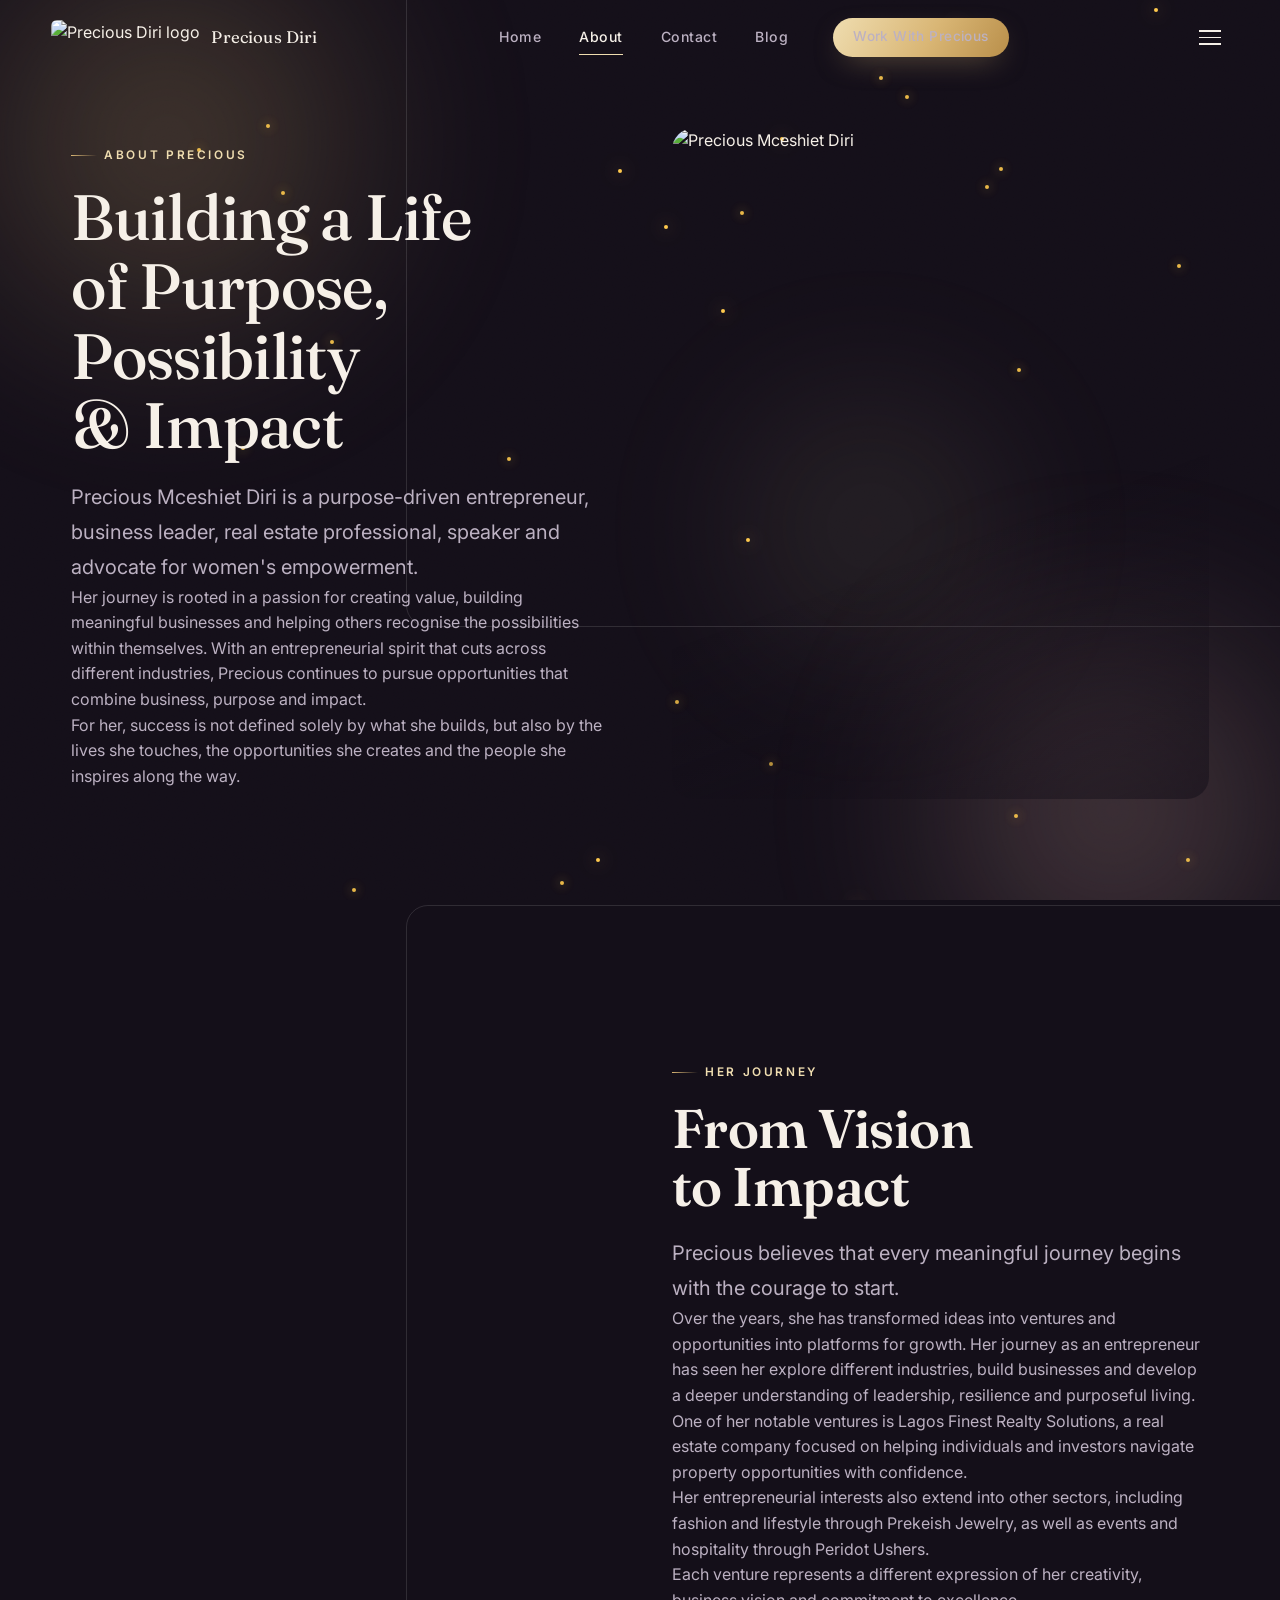
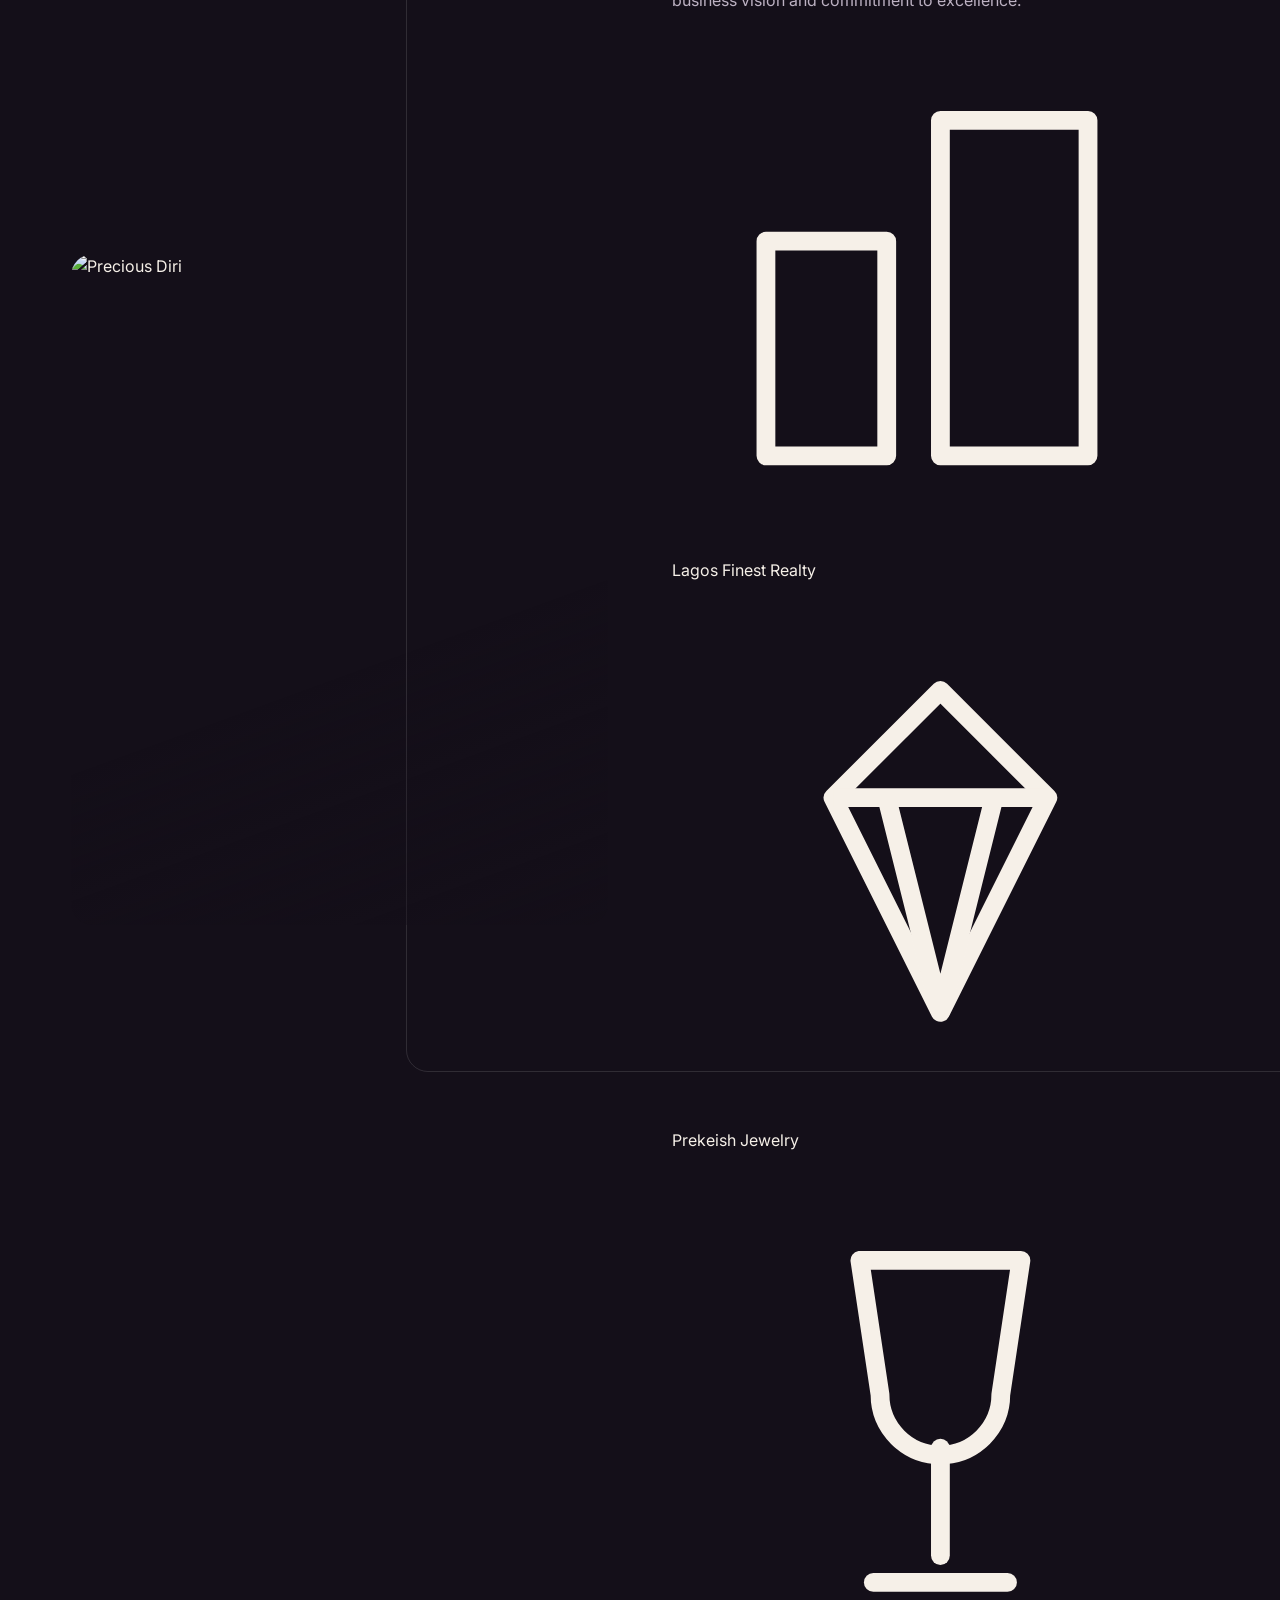
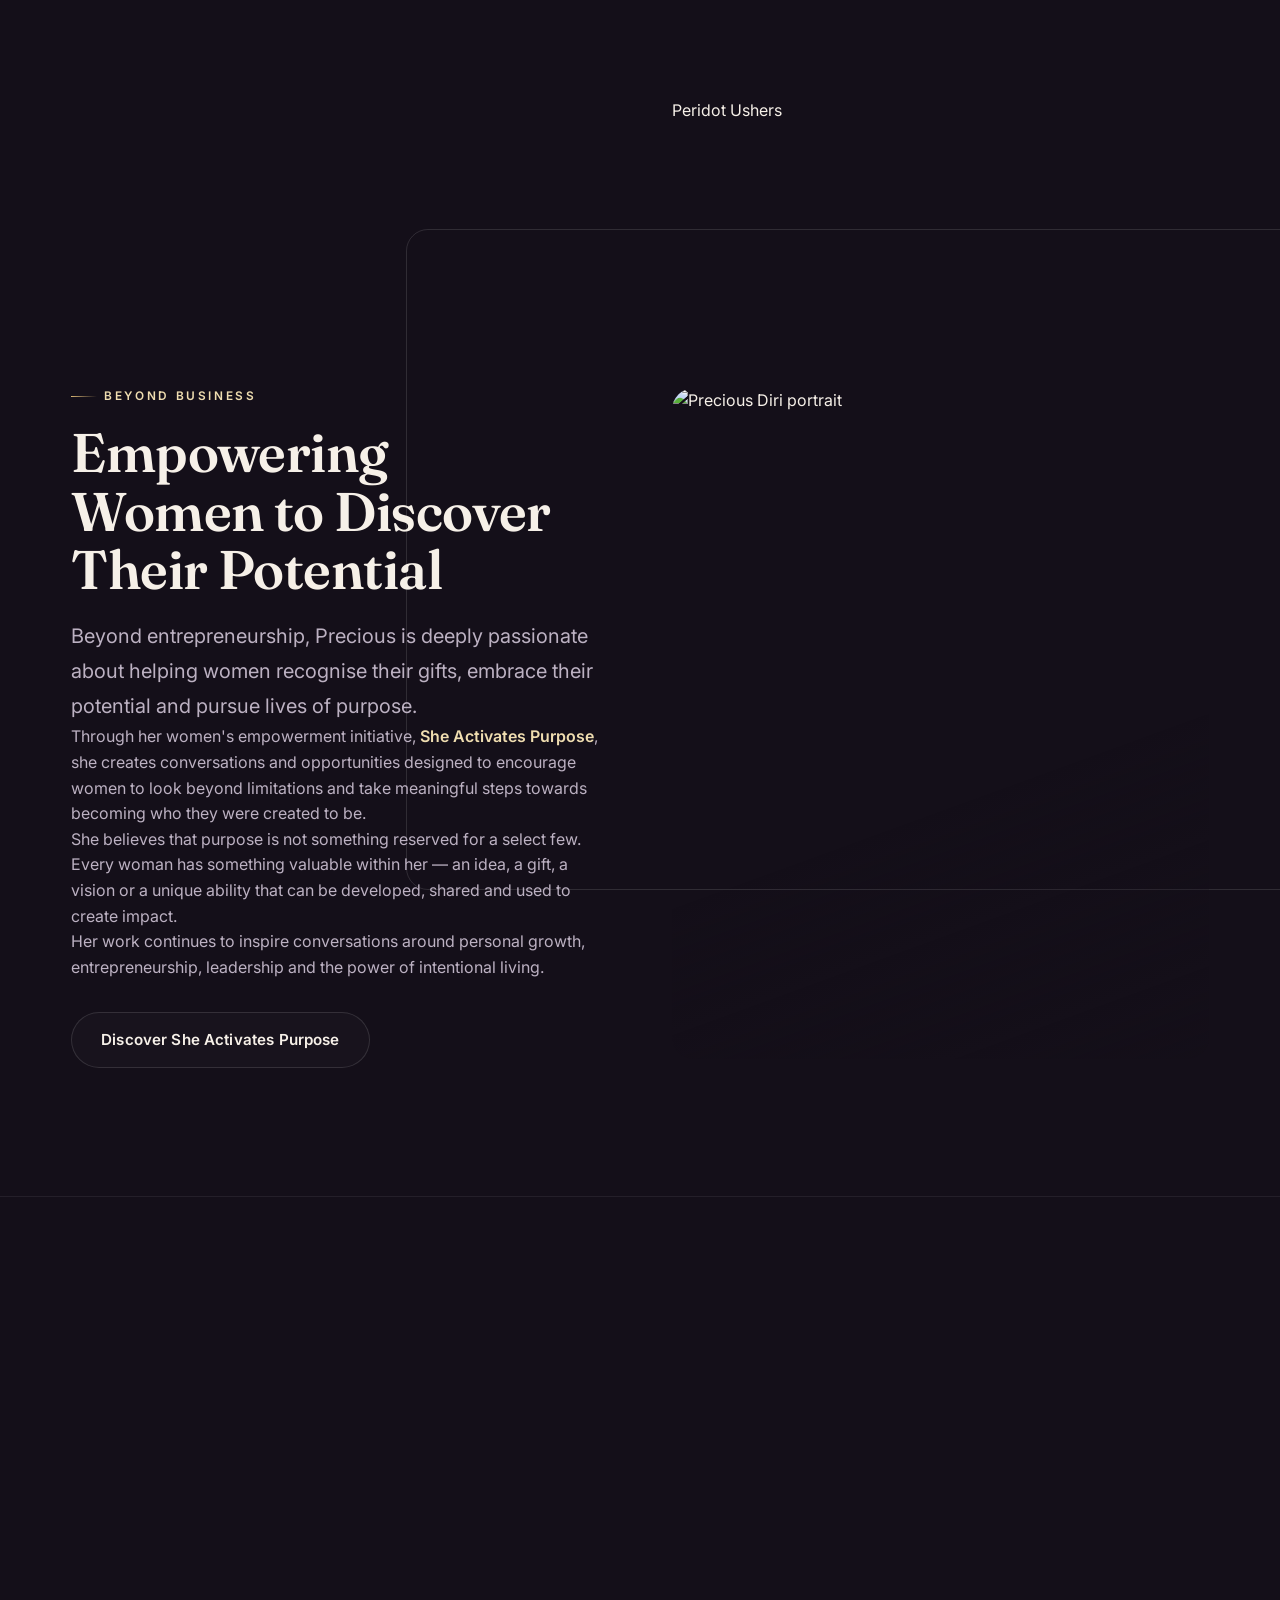
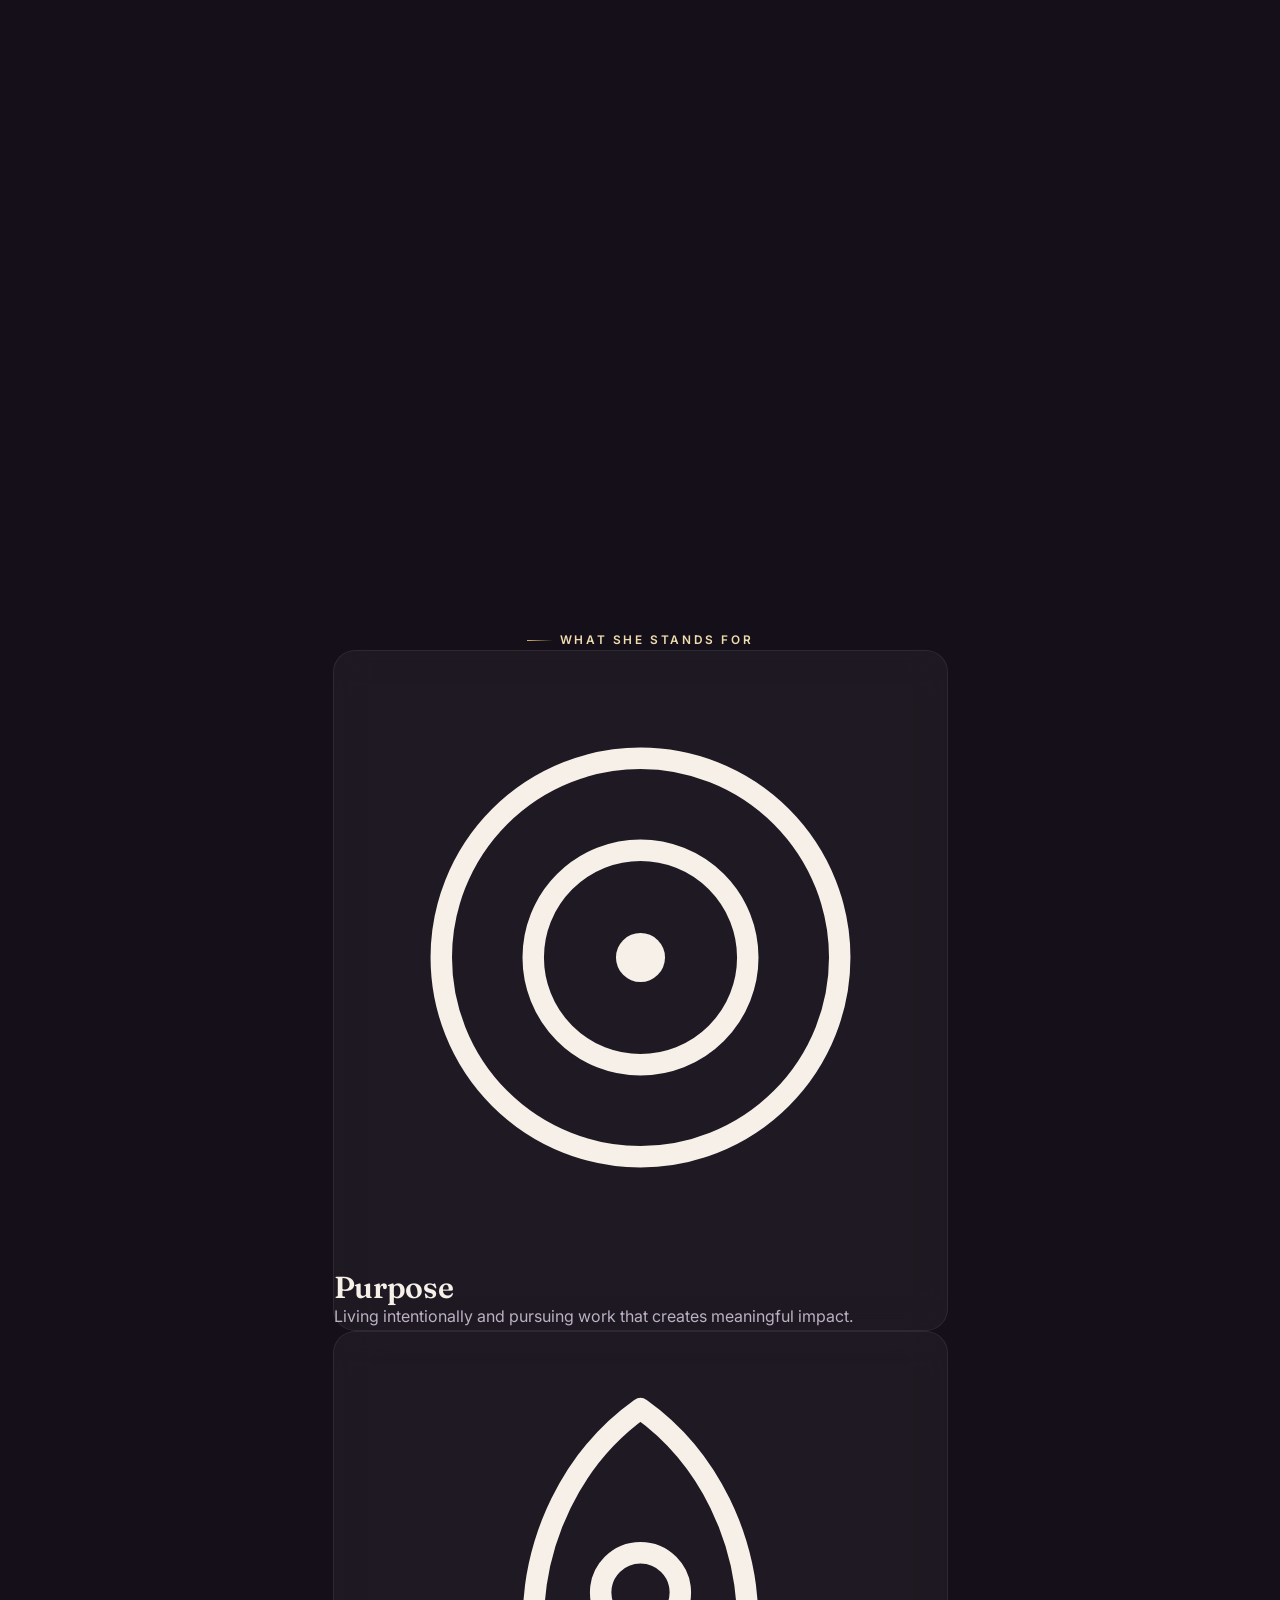
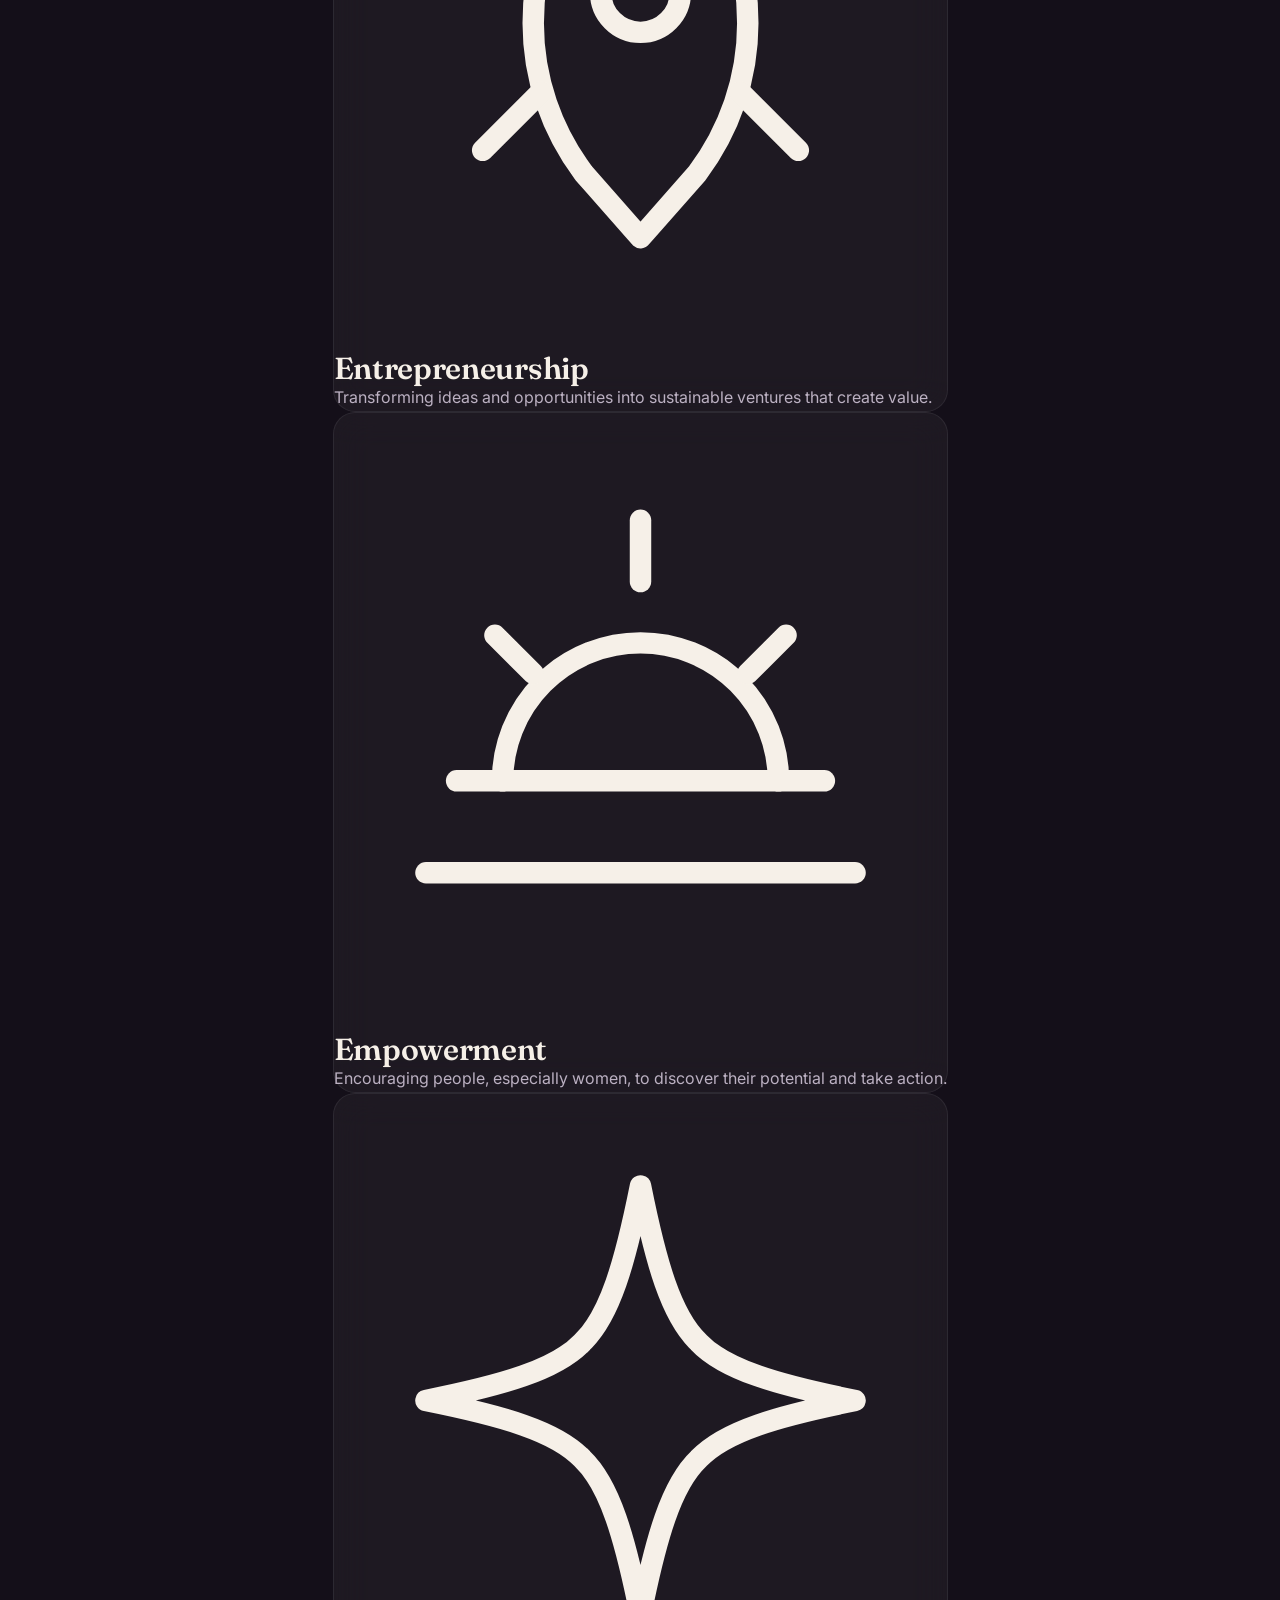
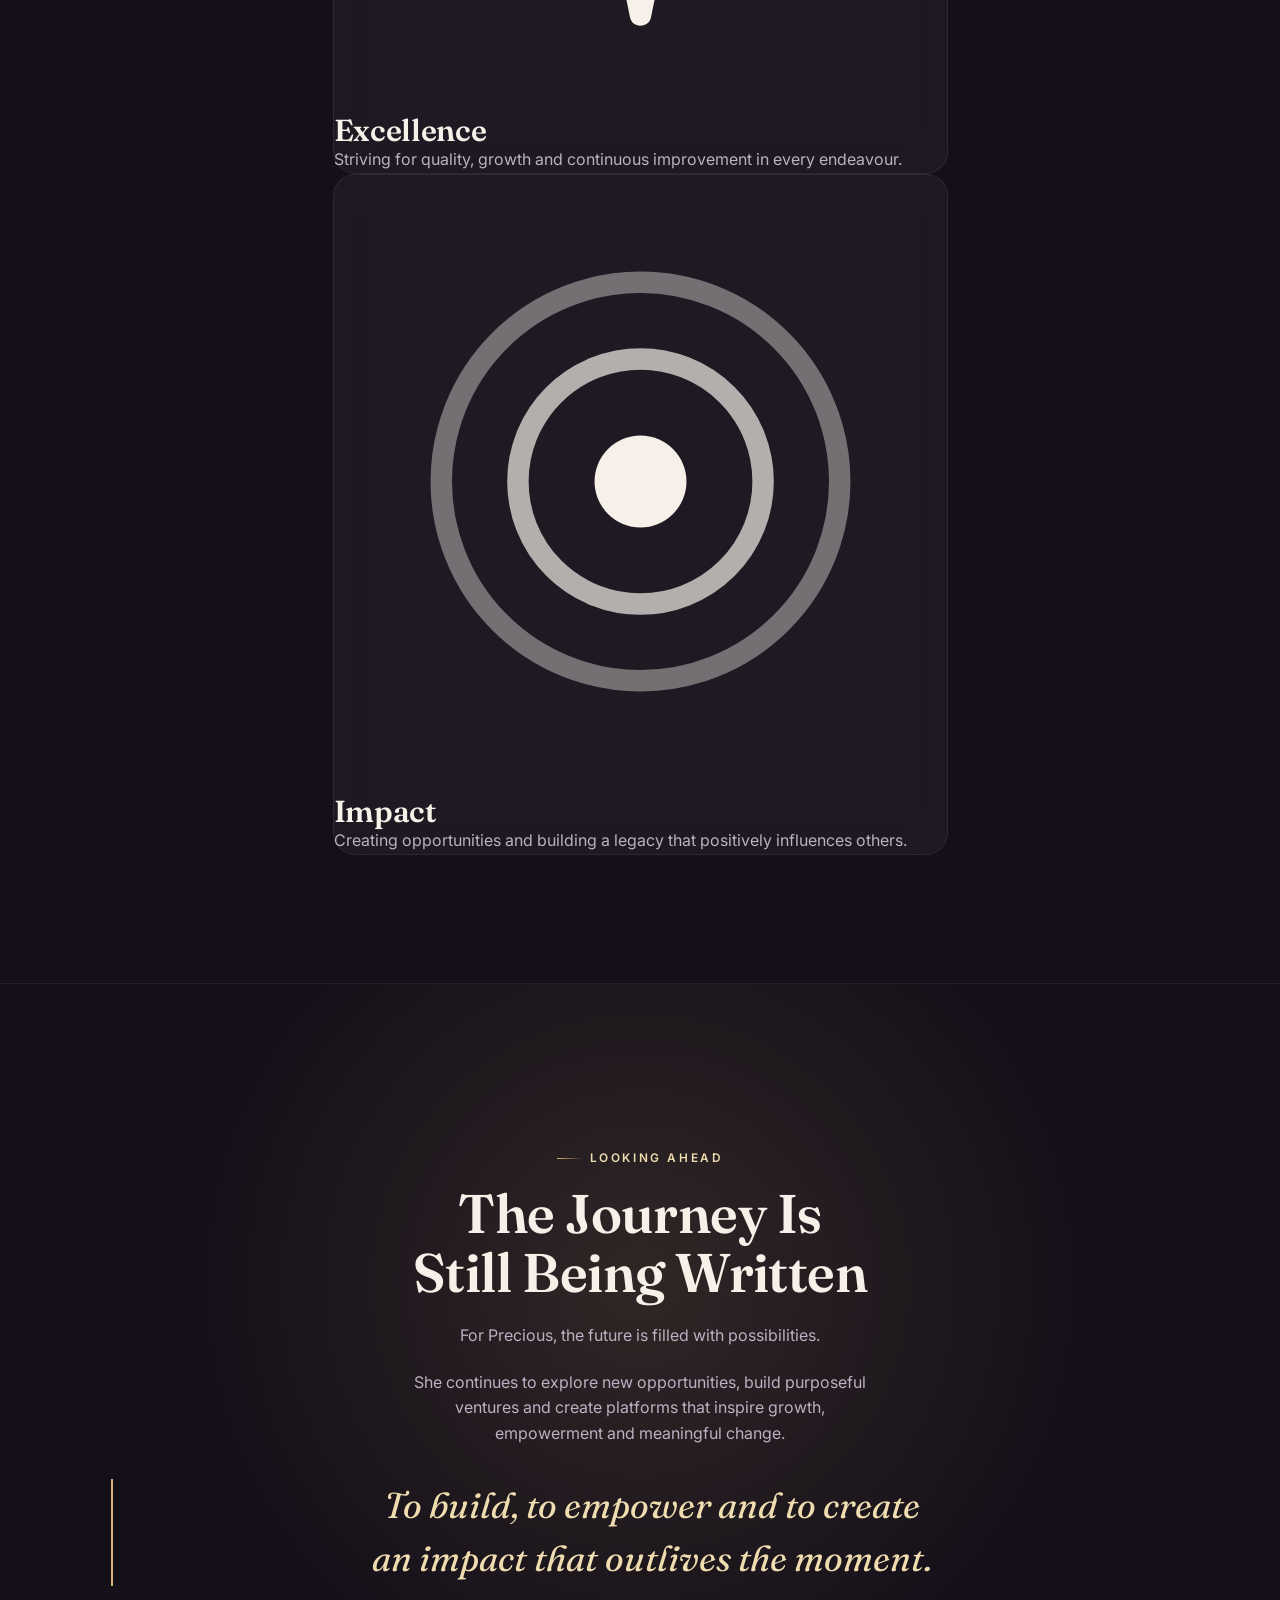
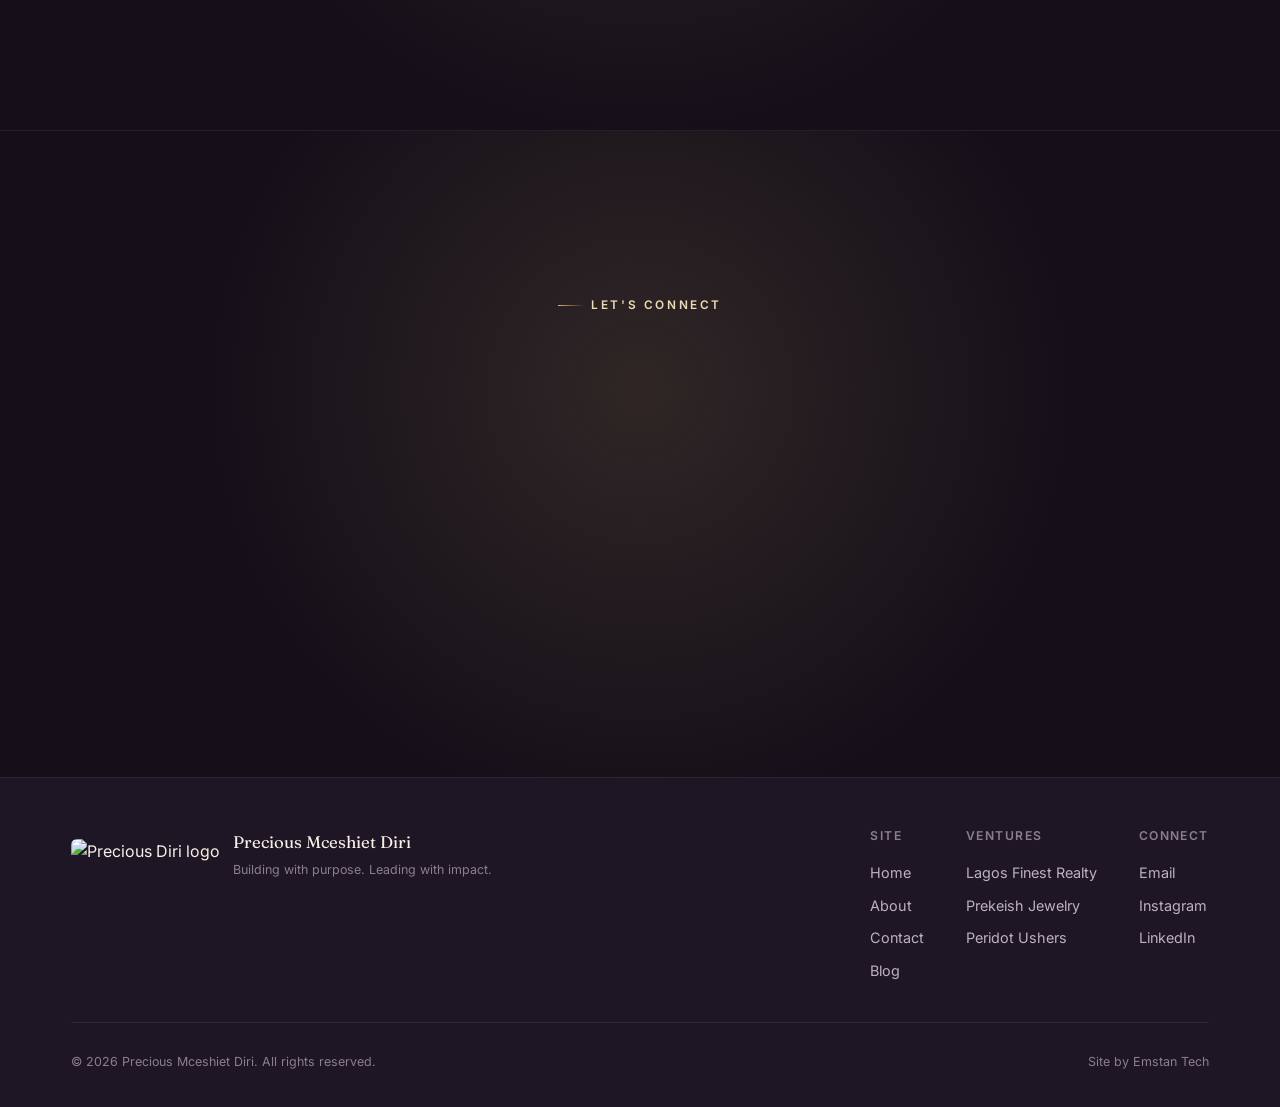
==== about.html @ a5dacaf8 "Create about.html" ====
<!doctype html>
<html lang="en">
<head>
<meta charset="UTF-8">
<meta name="viewport" content="width=device-width, initial-scale=1, viewport-fit=cover">
<title>About — Precious Mceshiet Diri</title>
<meta name="description" content="Get to know Precious Mceshiet Diri — her journey, her ventures, her philosophy and what she stands for as an entrepreneur and purpose advocate.">

<link rel="icon" type="image/png" href="https://raw.githubusercontent.com/Emekaeluem/precious-diri/main/images/precious-logo.PNG">

<link rel="preconnect" href="https://fonts.googleapis.com">
<link rel="preconnect" href="https://fonts.gstatic.com" crossorigin>
<link href="https://fonts.googleapis.com/css2?family=Fraunces:ital,opsz,wght@0,9..144,300..700;1,9..144,300..600&family=Inter:wght@400;500;600;700&display=swap" rel="stylesheet">

<link rel="stylesheet" href="style.css">
</head>
<body>

<div class="orb-field" aria-hidden="true">
  <div class="orb orb--gold"></div>
  <div class="orb orb--rose"></div>
  <div class="orb orb--soft"></div>
</div>

<div class="starfield" aria-hidden="true">
  <div class="stars stars--sm"></div>
  <div class="stars stars--md"></div>
</div>
<div class="grain" aria-hidden="true"></div>

<!-- ============ NAV ============ -->
<nav class="nav">
  <a href="index.html#home" class="nav__brand">
    <img src="https://raw.githubusercontent.com/Emekaeluem/precious-diri/main/images/precious-logo.PNG" alt="Precious Diri logo">
    <span>Precious Diri</span>
  </a>

  <div class="nav__links">
    <a href="index.html#home">Home</a>
    <a href="about.html" class="is-active">About</a>
    <a href="index.html#contact">Contact</a>
    <a href="blog.html">Blog</a>
    <a href="index.html#contact" class="btn btn-primary">Work With Precious</a>
  </div>

  <button class="nav__toggle" aria-label="Open menu" aria-expanded="false">
    <span></span><span></span><span></span>
  </button>
</nav>

<div class="nav__mobile" id="mobileMenu">
  <a href="index.html#home">Home</a>
  <a href="about.html">About</a>
  <a href="index.html#contact">Contact</a>
  <a href="blog.html">Blog</a>
</div>

<main>

  <!-- ============ ABOUT HERO ============ -->
  <section class="section about-hero bg-about-hero">
    <div class="container grid-2">
      <div class="reveal about-copy">
        <p class="eyebrow">About Precious</p>
        <h1 style="margin-top:1.1rem; color:var(--cream); font-size:clamp(2.4rem,5vw,4rem); max-width:14ch;">Building a Life of Purpose, Possibility &amp; Impact</h1>
        <p class="lede" style="margin-top:1.3rem;">
          Precious Mceshiet Diri is a purpose-driven entrepreneur, business leader, real estate professional, speaker and advocate for women's empowerment.
        </p>
        <p>Her journey is rooted in a passion for creating value, building meaningful businesses and helping others recognise the possibilities within themselves. With an entrepreneurial spirit that cuts across different industries, Precious continues to pursue opportunities that combine business, purpose and impact.</p>
        <p>For her, success is not defined solely by what she builds, but also by the lives she touches, the opportunities she creates and the people she inspires along the way.</p>
      </div>
      <div class="reveal reveal-delay-1">
        <div class="intro__ring" aria-hidden="true"></div>
        <figure class="intro__figure">
          <img src="https://raw.githubusercontent.com/Emekaeluem/precious-diri/main/images/hero1.jpeg" alt="Precious Mceshiet Diri" style="object-position: center 15%;">
        </figure>
      </div>
    </div>
  </section>

  <!-- ============ HER JOURNEY ============ -->
  <section class="section journey bg-journey" id="journey">
    <div class="container grid-2">
      <div class="reveal">
        <div class="intro__ring" aria-hidden="true"></div>
        <figure class="intro__figure">
          <img src="https://raw.githubusercontent.com/Emekaeluem/precious-diri/main/images/precious1.jpg" alt="Precious Diri">
        </figure>
      </div>
      <div class="reveal reveal-delay-1 about-copy">
        <p class="eyebrow">Her Journey</p>
        <h2 style="margin-top:1.1rem; color:var(--cream);">From Vision to Impact</h2>
        <p class="lede" style="margin-top:1.2rem;">Precious believes that every meaningful journey begins with the courage to start.</p>
        <p>Over the years, she has transformed ideas into ventures and opportunities into platforms for growth. Her journey as an entrepreneur has seen her explore different industries, build businesses and develop a deeper understanding of leadership, resilience and purposeful living.</p>
        <p>One of her notable ventures is Lagos Finest Realty Solutions, a real estate company focused on helping individuals and investors navigate property opportunities with confidence.</p>
        <p>Her entrepreneurial interests also extend into other sectors, including fashion and lifestyle through Prekeish Jewelry, as well as events and hospitality through Peridot Ushers.</p>
        <p>Each venture represents a different expression of her creativity, business vision and commitment to excellence.</p>

        <div class="venture-chips">
          <a href="index.html#realty" class="venture-chip">
            <svg viewBox="0 0 40 40" fill="none" stroke="currentColor" stroke-width="1.4" stroke-linejoin="round"><rect x="7" y="17" width="9" height="16"/><rect x="20" y="8" width="11" height="25"/></svg>
            <span>Lagos Finest Realty</span>
          </a>
          <a href="index.html#jewelry" class="venture-chip">
            <svg viewBox="0 0 40 40" fill="none" stroke="currentColor" stroke-width="1.4" stroke-linejoin="round"><path d="M12 16l8-8 8 8-8 16z"/><path d="M12 16h16M16 16l4 16M24 16l-4 16"/></svg>
            <span>Prekeish Jewelry</span>
          </a>
          <a href="index.html#ushers" class="venture-chip">
            <svg viewBox="0 0 40 40" fill="none" stroke="currentColor" stroke-width="1.4" stroke-linecap="round" stroke-linejoin="round"><path d="M14 8h12l-1.5 10a4.5 4.5 0 0 1-9 0L14 8z"/><line x1="20" y1="22" x2="20" y2="30"/><line x1="15" y1="32" x2="25" y2="32"/></svg>
            <span>Peridot Ushers</span>
          </a>
        </div>
      </div>
    </div>
  </section>

  <!-- ============ BEYOND BUSINESS ============ -->
  <section class="section beyond bg-beyond" id="beyond">
    <div class="container grid-2">
      <div class="reveal about-copy">
        <p class="eyebrow">Beyond Business</p>
        <h2 style="margin-top:1.1rem; color:var(--cream);">Empowering Women to Discover Their Potential</h2>
        <p class="lede" style="margin-top:1.2rem;">
          Beyond entrepreneurship, Precious is deeply passionate about helping women recognise their gifts, embrace their potential and pursue lives of purpose.
        </p>
        <p>Through her women's empowerment initiative, <strong style="color:var(--gold-soft); font-weight:600;">She Activates Purpose</strong>, she creates conversations and opportunities designed to encourage women to look beyond limitations and take meaningful steps towards becoming who they were created to be.</p>
        <p>She believes that purpose is not something reserved for a select few.</p>
        <p>Every woman has something valuable within her — an idea, a gift, a vision or a unique ability that can be developed, shared and used to create impact.</p>
        <p>Her work continues to inspire conversations around personal growth, entrepreneurship, leadership and the power of intentional living.</p>
        <div class="btn-row"><a href="index.html#purpose" class="btn btn-ghost">Discover She Activates Purpose</a></div>
      </div>
      <div class="reveal reveal-delay-1">
        <div class="intro__ring" aria-hidden="true"></div>
        <figure class="intro__figure">
          <img src="https://raw.githubusercontent.com/Emekaeluem/precious-diri/main/images/precious.jpeg" alt="Precious Diri portrait">
        </figure>
      </div>
    </div>
  </section>

  <!-- ============ HER PHILOSOPHY ============ -->
  <section class="section philosophy bg-philosophy2">
    <div class="container">
      <div class="reveal">
        <p class="eyebrow">Her Philosophy</p>
        <p class="philosophy__statement" style="color:var(--cream); margin-top:1.2rem;">Build with Purpose. Lead with Impact.</p>
        <p class="lede" style="margin-top:1.3rem; max-width:62ch;">
          Precious approaches life and business with the belief that success becomes more meaningful when it creates opportunities for others.
        </p>
        <p style="margin-top:.8rem; max-width:62ch;">
          She is passionate about building with intention, leading with integrity and pursuing excellence in every opportunity entrusted to her.
        </p>
        <p class="story__quote" style="margin-top:2rem;">Build what matters. Empower people. Create lasting impact.</p>
        <p style="margin-top:1.6rem; max-width:62ch;">
          Whether she is leading a business, speaking to an audience, mentoring others or developing a new idea, Precious remains committed to creating value that extends beyond herself.
        </p>
      </div>
    </div>
  </section>

  <!-- ============ WHAT SHE STANDS FOR ============ -->
  <section class="section values bg-values">
    <div class="container">
      <div class="reveal text-center">
        <p class="eyebrow" style="justify-content:center;">What She Stands For</p>
      </div>

      <div class="values-grid reveal reveal-delay-1">
        <div class="glass value-card">
          <div class="value-card__badge">
            <svg viewBox="0 0 40 40" fill="none" stroke="currentColor" stroke-width="1.4"><circle cx="20" cy="20" r="13"/><circle cx="20" cy="20" r="7"/><circle cx="20" cy="20" r="1.6" fill="currentColor" stroke="none"/></svg>
          </div>
          <h3>Purpose</h3>
          <p>Living intentionally and pursuing work that creates meaningful impact.</p>
        </div>

        <div class="glass value-card">
          <div class="value-card__badge">
            <svg viewBox="0 0 40 40" fill="none" stroke="currentColor" stroke-width="1.4" stroke-linecap="round" stroke-linejoin="round"><path d="M20 5c4.5 3.2 7 8.6 7 14 0 3.6-1.2 7-3.3 9.8L20 33l-3.7-4.2C14.2 26 13 22.6 13 19c0-5.4 2.5-10.8 7-14z"/><circle cx="20" cy="17" r="2.6"/><path d="M13.5 23.5l-3.8 3.8M26.5 23.5l3.8 3.8"/></svg>
          </div>
          <h3>Entrepreneurship</h3>
          <p>Transforming ideas and opportunities into sustainable ventures that create value.</p>
        </div>

        <div class="glass value-card">
          <div class="value-card__badge">
            <svg viewBox="0 0 40 40" fill="none" stroke="currentColor" stroke-width="1.4" stroke-linecap="round"><path d="M11 24a9 9 0 0 1 18 0"/><line x1="20" y1="7" x2="20" y2="11"/><line x1="8" y1="24" x2="32" y2="24"/><line x1="10.5" y1="14.5" x2="13" y2="17"/><line x1="29.5" y1="14.5" x2="27" y2="17"/><line x1="6" y1="30" x2="34" y2="30"/></svg>
          </div>
          <h3>Empowerment</h3>
          <p>Encouraging people, especially women, to discover their potential and take action.</p>
        </div>

        <div class="glass value-card">
          <div class="value-card__badge">
            <svg viewBox="0 0 40 40" fill="none" stroke="currentColor" stroke-width="1.4" stroke-linejoin="round"><path d="M20 6c1 5 2 8.5 3.8 10.2C25.5 18 29 19 34 20c-5 1-8.5 2-10.2 3.8C22 25.5 21 29 20 34c-1-5-2-8.5-3.8-10.2C14.5 22 11 21 6 20c5-1 8.5-2 10.2-3.8C18 14.5 19 11 20 6z"/></svg>
          </div>
          <h3>Excellence</h3>
          <p>Striving for quality, growth and continuous improvement in every endeavour.</p>
        </div>

        <div class="glass value-card">
          <div class="value-card__badge">
            <svg viewBox="0 0 40 40" fill="none" stroke="currentColor" stroke-width="1.4"><circle cx="20" cy="20" r="3" fill="currentColor" stroke="none"/><circle cx="20" cy="20" r="8" opacity=".7"/><circle cx="20" cy="20" r="13" opacity=".4"/></svg>
          </div>
          <h3>Impact</h3>
          <p>Creating opportunities and building a legacy that positively influences others.</p>
        </div>
      </div>
    </div>
  </section>

  <!-- ============ LOOKING AHEAD ============ -->
  <section class="closing bg-ahead">
    <div class="container">
      <p class="eyebrow" style="justify-content:center;">Looking Ahead</p>
      <h2 class="reveal" style="margin-top:1.1rem; color:var(--cream);">The Journey Is Still Being Written</h2>
      <p class="reveal reveal-delay-1">For Precious, the future is filled with possibilities.</p>
      <p class="reveal reveal-delay-1">She continues to explore new opportunities, build purposeful ventures and create platforms that inspire growth, empowerment and meaningful change.</p>
      <p class="story__quote reveal reveal-delay-2" style="margin:2rem auto 0;">To build, to empower and to create an impact that outlives the moment.</p>
    </div>
  </section>

  <!-- ============ LET'S CONNECT ============ -->
  <section class="closing bg-connect">
    <div class="container">
      <p class="eyebrow" style="justify-content:center;">Let's Connect</p>
      <h2 class="reveal" style="margin-top:1.1rem; color:var(--cream);">Interested in Working with Precious?</h2>
      <p class="reveal reveal-delay-1">
        Inviting her to speak, collaborating on a project or simply learning more about her work — let's start a meaningful conversation.
      </p>
      <div class="btn-row reveal reveal-delay-2"><a href="index.html#contact" class="btn btn-primary">Get in Touch</a></div>
    </div>
  </section>

</main>

<!-- ============ FOOTER ============ -->
<footer class="footer bg-footer">
  <div class="container">
    <div class="footer__top">
      <div class="footer__brand">
        <img src="https://raw.githubusercontent.com/Emekaeluem/precious-diri/main/images/precious-logo.PNG" alt="Precious Diri logo">
        <div class="footer__brand-text">
          <span>Precious Mceshiet Diri</span>
          <small>Building with purpose. Leading with impact.</small>
        </div>
      </div>
      <div class="footer__links">
        <div class="footer__col">
          <h4>Site</h4>
          <a href="index.html#home">Home</a>
          <a href="about.html">About</a>
          <a href="index.html#contact">Contact</a>
          <a href="blog.html">Blog</a>
        </div>
        <div class="footer__col">
          <h4>Ventures</h4>
          <a href="index.html#realty">Lagos Finest Realty</a>
          <a href="index.html#jewelry">Prekeish Jewelry</a>
          <a href="index.html#ushers">Peridot Ushers</a>
        </div>
        <div class="footer__col">
          <h4>Connect</h4>
          <a href="mailto:REPLACE_WITH_PRECIOUS_EMAIL@example.com">Email</a>
          <a href="#" target="_blank" rel="noopener">Instagram</a>
          <a href="#" target="_blank" rel="noopener">LinkedIn</a>
        </div>
      </div>
    </div>
    <div class="footer__bottom">
      <span>© <span id="year"></span> Precious Mceshiet Diri. All rights reserved.</span>
      <span>Site by Emstan Tech</span>
    </div>
  </div>
</footer>

<script>document.getElementById('year').textContent = new Date().getFullYear();</script>
<script src="script.js"></script>
</body>
</html>
---- style.css ----
/* ==========================================================================
   PRECIOUS MCESHIET DIRI — Personal Site
   Design language: warm dark aurora + champagne gold + soft blush
   Signature element: the "Purpose Thread" — a glowing line that fills
   as the visitor scrolls through her journey.
   ========================================================================== */

/* ---------- Tokens ---------- */
:root{
  --bg:            #140F19;
  --bg-alt:        #1B1420;
  --bg-alt-2:      #201826;
  --panel:         rgba(255,255,255,0.045);
  --panel-strong:  rgba(255,255,255,0.07);
  --line:          rgba(255,255,255,0.12);
  --line-soft:     rgba(255,255,255,0.07);

  --gold:          #D9B675;
  --gold-soft:     #EFDDB0;
  --gold-deep:     #B98F4A;
  --particle-gold: #FFC94D;
  --rose:          #E7B7B0;
  --rose-deep:     #C98D8A;

  --cream:         #F6F0E8;
  --muted:         #BCB1C2;
  --muted-2:       #8A7F92;

  --font-display:  'Fraunces', 'Georgia', serif;
  --font-body:     'Inter', -apple-system, BlinkMacSystemFont, 'Segoe UI', sans-serif;

  --container:     1240px;
  --pad:           clamp(1.25rem, 4vw, 3.5rem);
  --radius:        22px;
  --radius-sm:     12px;

  --ease:          cubic-bezier(.22,.61,.28,1);
  --thread-progress: 0%;
}

/* ---------- Reset ---------- */
*, *::before, *::after{ box-sizing: border-box; margin:0; padding:0; }
html{ scroll-behavior: smooth; overflow-x: hidden; width: 100%; }
body{
  background: var(--bg);
  color: var(--cream);
  font-family: var(--font-body);
  font-size: 16px;
  line-height: 1.6;
  overflow-x: hidden;
  width: 100%;
  -webkit-font-smoothing: antialiased;
}
img, video, svg{ max-width: 100%; }
.container, .grid-2{ min-width: 0; }
.venture__copy, .contact__info, .form{ min-width: 0; }
img, video{ max-width:100%; display:block; }
a{ color: inherit; text-decoration:none; }
ul{ list-style:none; }
button{ font: inherit; background:none; border:none; color:inherit; cursor:pointer; }
input, textarea, select{ font: inherit; color: inherit; }

::selection{ background: var(--gold); color: #1a1420; }

::-webkit-scrollbar{ width:10px; }
::-webkit-scrollbar-track{ background: var(--bg); }
::-webkit-scrollbar-thumb{ background: linear-gradient(var(--gold), var(--rose)); border-radius:10px; }

:focus-visible{
  outline: 2px solid var(--gold-soft);
  outline-offset: 3px;
  border-radius: 4px;
}

@media (prefers-reduced-motion: reduce){
  *, *::before, *::after{
    animation-duration: 0.001ms !important;
    animation-iteration-count: 1 !important;
    transition-duration: 0.001ms !important;
    scroll-behavior: auto !important;
  }
}

/* ---------- Type scale ---------- */
h1,h2,h3,h4{ font-family: var(--font-display); font-weight:600; line-height:1.08; letter-spacing:-0.01em; text-wrap: balance; }
h1{ font-size: clamp(2.6rem, 6.2vw, 5.4rem); font-weight: 500; }
h2{ font-size: clamp(2rem, 4.4vw, 3.4rem); }
h3{ font-size: clamp(1.4rem, 2.6vw, 1.9rem); }
p{ color: var(--muted); text-wrap: pretty; }
.lede{ font-size: clamp(1.05rem, 1.6vw, 1.25rem); line-height:1.75; }

/* Balance short, headline-like text everywhere so a wrap never leaves a
   lonely word or two on its own line — especially important on mobile
   where columns are narrow and wraps happen far more often. */
.eyebrow, .story__quote, .philosophy__statement, .impact__label,
.footer__brand-text span, .footer__brand-text small, .footer__bottom span,
.blog-empty h3, .venture__name h3, .hero__sub, .btn{
  text-wrap: balance;
}
.venture__desc, .contact__info p, .purpose p, .blog-empty p, .lede{
  text-wrap: pretty;
}

.eyebrow{
  display:inline-flex; align-items:center; gap:.6em;
  font-family: var(--font-body);
  font-size: .74rem;
  font-weight: 600;
  letter-spacing: .22em;
  text-transform: uppercase;
  color: var(--gold-soft);
}
.eyebrow::before{
  content:"";
  width: 26px; height: 1px;
  background: linear-gradient(90deg, var(--gold), transparent);
}

.serif-italic{ font-style: italic; font-weight: 400; }

/* ---------- Layout helpers ---------- */
.container{ max-width: var(--container); margin-inline:auto; padding-inline: var(--pad); }
.section{ position: relative; padding-block: clamp(4.5rem, 10vw, 8rem); }
.section-tight{ padding-block: clamp(3rem, 6vw, 5rem); }
.grid-2{ display:grid; grid-template-columns: 1fr; gap: clamp(2rem, 5vw, 4rem); align-items:center; }
@media (min-width: 900px){
  .grid-2{ grid-template-columns: 1fr 1fr; }
  .grid-2.reverse > *:first-child{ order:2; }
}

.glass{
  background: var(--panel);
  border: 1px solid var(--line-soft);
  backdrop-filter: blur(18px);
  -webkit-backdrop-filter: blur(18px);
  border-radius: var(--radius);
}

/* ---------- Section backgrounds (each section gets its own feel) ----------
   These are intentionally translucent (rgba, no opaque fallback) so the
   ambient orb glow / starfield / grain sitting behind everything stays
   visible through every section, rather than being sealed off. */
.bg-intro{
  background:
    radial-gradient(90% 70% at 88% 6%, rgba(231,183,176,.16), transparent 60%),
    rgba(20,15,25,.74);
}
.bg-story{
  background:
    radial-gradient(85% 65% at 8% 100%, rgba(217,182,117,.17), transparent 60%),
    rgba(27,20,32,.72);
}
.bg-realty{
  background: linear-gradient(155deg, rgba(32,24,38,.78) 0%, rgba(20,15,25,.62) 70%);
}
.bg-jewelry{
  background:
    radial-gradient(100% 80% at 50% 50%, rgba(231,183,176,.20), transparent 65%),
    rgba(20,15,25,.66);
}
.bg-ushers{
  background:
    radial-gradient(90% 75% at 15% 15%, rgba(217,182,117,.19), transparent 60%),
    rgba(32,24,38,.72);
}
.bg-purpose{
  background:
    radial-gradient(70% 60% at 20% 0%, rgba(217,182,117,.18), transparent 60%),
    radial-gradient(70% 60% at 85% 100%, rgba(231,183,176,.18), transparent 60%),
    rgba(27,20,32,.7);
}
.bg-philosophy{
  background: linear-gradient(180deg, rgba(20,15,25,.68) 0%, rgba(27,20,32,.74) 100%);
}
.bg-impact{
  background: rgba(32,24,38,.78);
}
.bg-contact{
  background:
    radial-gradient(80% 70% at 90% 0%, rgba(217,182,117,.16), transparent 60%),
    radial-gradient(80% 70% at 5% 100%, rgba(231,183,176,.16), transparent 60%),
    rgba(20,15,25,.7);
}
.bg-closing{ background: rgba(27,20,32,.72); }
.bg-footer{ background: rgba(32,24,38,.88); }
.bg-blog-hero{
  background:
    radial-gradient(80% 60% at 50% 0%, rgba(217,182,117,.18), transparent 60%),
    rgba(20,15,25,.66);
}
.bg-blog-empty{ background: rgba(27,20,32,.76); }

/* ---------- Content stacking safety (keeps ambient layers behind everything) ---------- */
.orb-field, .starfield, .grain{ z-index: 0; }
.nav ~ main, main, .footer{ position: relative; z-index: 1; }

/* ---------- Starfield (signature ambience — subtle, not literal) ---------- */
.starfield{
  position: fixed; inset:0;
  overflow:hidden;
  pointer-events:none;
}
.stars{
  position:absolute; top:0; left:0;
  width:4px; height:4px; border-radius:50%;
  background:transparent;
}
.stars--sm{
  opacity:.9;
  filter: blur(.2px) drop-shadow(0 0 6px rgba(255,201,77,.95));
  box-shadow: 1326px 308px var(--particle-gold), 1617px 1333px var(--particle-gold), 197px 148px var(--particle-gold), 2194px 192px var(--particle-gold), 1497px 1193px var(--particle-gold), 237px 1039px var(--particle-gold), 879px 76px var(--particle-gold), 352px 888px var(--particle-gold), 1712px 143px var(--particle-gold), 985px 185px var(--particle-gold), 2257px 869px var(--particle-gold), 242px 1158px var(--particle-gold), 507px 457px var(--particle-gold), 2583px 1284px var(--particle-gold), 2387px 126px var(--particle-gold), 2363px 1199px var(--particle-gold), 1624px 101px var(--particle-gold), 905px 95px var(--particle-gold), 2280px 272px var(--particle-gold), 1186px 858px var(--particle-gold), 590px 1107px var(--particle-gold), 482px 1169px var(--particle-gold), 1263px 1147px var(--particle-gold), 740px 211px var(--particle-gold), 2382px 1169px var(--particle-gold), 769px 762px var(--particle-gold), 399px 1121px var(--particle-gold), 257px 1155px var(--particle-gold), 244px 1267px var(--particle-gold), 843px 1016px var(--particle-gold), 2177px 875px var(--particle-gold), 1286px 953px var(--particle-gold), 2398px 928px var(--particle-gold), 1481px 613px var(--particle-gold), 1017px 368px var(--particle-gold), 999px 167px var(--particle-gold), 2352px 614px var(--particle-gold), 2151px 1013px var(--particle-gold), 1406px 919px var(--particle-gold), 1179px 1247px var(--particle-gold), 299px 241px var(--particle-gold), 2096px 856px var(--particle-gold), 675px 700px var(--particle-gold), 622px 1001px var(--particle-gold), 1727px 80px var(--particle-gold), 317px 1142px var(--particle-gold), 2347px 642px var(--particle-gold), 1393px 717px var(--particle-gold), 2434px 1017px var(--particle-gold), 2375px 934px var(--particle-gold), 281px 191px var(--particle-gold), 1105px 970px var(--particle-gold), 266px 124px var(--particle-gold), 1268px 1325px var(--particle-gold), 2367px 1395px var(--particle-gold), 1825px 582px var(--particle-gold), 1580px 1369px var(--particle-gold), 1421px 46px var(--particle-gold), 1891px 727px var(--particle-gold), 688px 1251px var(--particle-gold), 479px 1011px var(--particle-gold), 241px 446px var(--particle-gold), 1177px 264px var(--particle-gold), 1014px 814px var(--particle-gold), 1601px 1016px var(--particle-gold), 330px 340px var(--particle-gold), 1839px 822px var(--particle-gold), 2250px 569px var(--particle-gold), 560px 881px var(--particle-gold), 2253px 570px var(--particle-gold);
  animation: starDriftA 170s linear infinite;
}
.stars--sm::after{
  content:""; position:absolute; top:1400px; left:0; width:4px; height:4px; border-radius:50%;
  box-shadow: inherit;
}
.stars--md{
  opacity:1;
  filter: blur(.3px) drop-shadow(0 0 9px rgba(255,201,77,1));
  box-shadow: 1701px 734px var(--particle-gold), 1558px 472px var(--particle-gold), 618px 169px var(--particle-gold), 721px 309px var(--particle-gold), 950px 1348px var(--particle-gold), 955px 24px var(--particle-gold), 1986px 1206px var(--particle-gold), 746px 538px var(--particle-gold), 1154px 8px var(--particle-gold), 596px 858px var(--particle-gold), 2189px 756px var(--particle-gold), 2497px 1159px var(--particle-gold), 1305px 257px var(--particle-gold), 2111px 1264px var(--particle-gold), 221px 935px var(--particle-gold), 2290px 803px var(--particle-gold), 1630px 817px var(--particle-gold), 1614px 212px var(--particle-gold), 1972px 1299px var(--particle-gold), 1640px 127px var(--particle-gold), 780px 137px var(--particle-gold), 855px 902px var(--particle-gold), 664px 225px var(--particle-gold), 1392px 1230px var(--particle-gold);
  animation: starDriftB 120s linear infinite reverse;
}
.stars--md::after{
  content:""; position:absolute; top:1400px; left:0; width:4px; height:4px; border-radius:50%;
  box-shadow: inherit;
}
@keyframes starDriftA{ from{ transform: translateY(0); } to{ transform: translateY(-1400px); } }
@keyframes starDriftB{ from{ transform: translateY(0); } to{ transform: translateY(-1400px); } }

/* ---------- Film grain (very faint, adds texture rather than flatness) ---------- */
.grain{
  position: fixed; inset:0;
  pointer-events:none;
  opacity: .05;
  mix-blend-mode: overlay;
  background-image: url("data:image/svg+xml;utf8,<svg xmlns='http://www.w3.org/2000/svg' width='120' height='120'><filter id='n'><feTurbulence type='fractalNoise' baseFrequency='0.85' numOctaves='2' stitchTiles='stitch'/></filter><rect width='100%25' height='100%25' filter='url(%23n)'/></svg>");
  background-size: 160px 160px;
  animation: grainShift 1.1s steps(4) infinite;
}
@keyframes grainShift{
  0%   { transform: translate(0,0); }
  25%  { transform: translate(-2%, 1%); }
  50%  { transform: translate(1%, -2%); }
  75%  { transform: translate(-1%, 2%); }
  100% { transform: translate(0,0); }
}
@media (prefers-reduced-motion: reduce){
  .stars--sm, .stars--md, .grain{ animation: none; }
}

/* ---------- Ambient orbs (signature atmosphere) ---------- */
.orb-field{
  position: fixed; inset:0;
  z-index:0; pointer-events:none;
  overflow:hidden;
}
.orb{
  position:absolute;
  border-radius:50%;
  filter: blur(90px);
  opacity:.32;
  will-change: transform;
}
.orb--gold{
  width: 42vw; height: 42vw;
  background: radial-gradient(circle, var(--gold) 0%, transparent 70%);
  top: -10vw; left: -8vw;
  animation: drift1 26s ease-in-out infinite alternate;
}
.orb--rose{
  width: 38vw; height: 38vw;
  background: radial-gradient(circle, var(--rose) 0%, transparent 70%);
  bottom: -12vw; right: -6vw;
  animation: drift2 30s ease-in-out infinite alternate;
}
.orb--soft{
  width: 26vw; height: 26vw;
  background: radial-gradient(circle, var(--gold-soft) 0%, transparent 70%);
  top: 40%; left: 55%;
  opacity:.18;
  animation: drift3 34s ease-in-out infinite alternate;
}
@keyframes drift1{ to{ transform: translate(6vw, 8vw) scale(1.08); } }
@keyframes drift2{ to{ transform: translate(-8vw, -5vw) scale(1.1); } }
@keyframes drift3{ to{ transform: translate(-6vw, 5vw) scale(0.95); } }

/* ---------- Buttons ---------- */
.btn{
  position:relative;
  display:inline-flex; align-items:center; gap:.6em;
  padding: 0.95em 1.9em;
  border-radius: 999px;
  font-size: .95rem;
  font-weight: 600;
  letter-spacing:.01em;
  text-align: center;
  transition: transform .45s var(--ease), box-shadow .45s var(--ease), background .45s var(--ease), color .3s ease;
  max-width: 100%;
}
@media (min-width: 480px){ .btn{ white-space: nowrap; } }
.btn-primary{
  background: linear-gradient(120deg, var(--gold-soft), var(--gold) 55%, var(--gold-deep));
  color: #241A12;
  box-shadow: 0 10px 30px -12px rgba(217,182,117,.55);
}
.btn-primary:hover{ transform: translateY(-2px); box-shadow: 0 16px 36px -12px rgba(217,182,117,.7); }
.btn-ghost{
  border: 1px solid var(--line);
  color: var(--cream);
  background: rgba(255,255,255,0.02);
}
.btn-ghost:hover{ border-color: var(--gold-soft); background: rgba(217,182,117,0.08); transform: translateY(-2px); }
.btn-row{ display:flex; flex-wrap:wrap; gap: .9rem; margin-top: 2rem; }

/* ---------- Nav ---------- */
.nav{
  position: fixed; top:0; left:0; right:0;
  z-index: 200;
  padding: 1.1rem var(--pad);
  display:flex; align-items:center; justify-content:space-between;
  transition: background .4s ease, border-color .4s ease, padding .4s ease;
  border-bottom: 1px solid transparent;
}
.nav.is-scrolled{
  background: rgba(20,15,25,0.72);
  backdrop-filter: blur(16px);
  -webkit-backdrop-filter: blur(16px);
  border-bottom-color: var(--line-soft);
  padding-block: .75rem;
}
.nav__brand{ display:flex; align-items:center; gap:.7rem; }
.nav__brand img{ height: 34px; width:auto; border-radius: 6px; }
.nav__brand span{ font-family: var(--font-display); font-size: 1.05rem; letter-spacing:.01em; }
.nav__links{ display:none; align-items:center; gap: 2.4rem; }
.nav__links a{
  font-size: .88rem; font-weight:500; letter-spacing:.03em;
  color: var(--muted); position:relative; padding: .3rem 0;
  transition: color .3s ease;
}
.nav__links a::after{
  content:""; position:absolute; left:0; bottom:-2px;
  width:0; height:1px; background: var(--gold-soft);
  transition: width .35s var(--ease);
}
.nav__links a:hover, .nav__links a.is-active{ color: var(--cream); }
.nav__links a:hover::after, .nav__links a.is-active::after{ width:100%; }
.nav__links .btn{ margin-left: .4rem; padding: .65em 1.5em; font-size:.85rem; }
@media (min-width: 900px){ .nav__links{ display:flex; } .nav__toggle{ display:none; } }

.nav__toggle{
  display:flex; flex-direction:column; gap:5px; padding:.5rem;
  z-index: 220;
}
.nav__toggle span{ width:22px; height:1.5px; background: var(--cream); transition: transform .3s ease, opacity .3s ease; }
.nav__toggle.is-open span:nth-child(1){ transform: translateY(6.5px) rotate(45deg); }
.nav__toggle.is-open span:nth-child(2){ opacity:0; }
.nav__toggle.is-open span:nth-child(3){ transform: translateY(-6.5px) rotate(-45deg); }

.nav__mobile{
  position: fixed; inset:0; z-index:210;
  background: rgba(16,11,20,0.98);
  backdrop-filter: blur(20px);
  display:flex; flex-direction:column; align-items:center; justify-content:center; gap:2rem;
  opacity:0; visibility:hidden; transform: translateY(-8px);
  transition: opacity .4s var(--ease), transform .4s var(--ease), visibility .4s;
}
.nav__mobile.is-open{ opacity:1; visibility:visible; transform:none; }
.nav__mobile a{ font-family: var(--font-display); font-size: 1.9rem; color: var(--cream); }
@media (min-width: 900px){ .nav__mobile{ display:none; } }

/* ---------- Purpose Thread (signature) ---------- */
.thread{
  position: fixed;
  right: 2.2rem; top: 50%; transform: translateY(-50%);
  z-index: 150;
  display:none;
  flex-direction:column; align-items:center;
  height: min(56vh, 520px);
}
@media (min-width: 1180px){ .thread{ display:flex; } }
.thread__track{
  position:relative; width:1px; flex:1;
  background: var(--line-soft);
}
.thread__fill{
  position:absolute; top:0; left:0; width:100%;
  height: var(--thread-progress);
  background: linear-gradient(var(--gold-soft), var(--rose));
  box-shadow: 0 0 12px 1px rgba(217,182,117,.6);
  transition: height .15s linear;
}
.thread__nodes{
  position:absolute; inset:0;
}
.thread__node{
  position:absolute; left:50%; transform:translate(-50%,-50%);
  width:8px; height:8px; border-radius:50%;
  background: var(--bg-alt);
  border: 1px solid var(--muted-2);
  transition: background .4s ease, border-color .4s ease, box-shadow .4s ease;
}
.thread__node.is-lit{
  background: var(--gold-soft);
  border-color: var(--gold-soft);
  box-shadow: 0 0 10px 2px rgba(217,182,117,.7);
}
.thread__label{
  position:absolute; right:16px; top:50%; transform: translateY(-50%);
  font-size:.68rem; letter-spacing:.14em; text-transform:uppercase;
  color: var(--muted-2); white-space:nowrap;
  opacity:0; transition: opacity .3s ease, color .3s ease;
}
.thread__node.is-lit .thread__label{ opacity:1; color: var(--gold-soft); }

/* ---------- Reveal on scroll ---------- */
.reveal{
  opacity:0; transform: translateY(28px);
  transition: opacity .9s var(--ease), transform .9s var(--ease);
}
.reveal.is-visible{ opacity:1; transform:none; }
.reveal-delay-1{ transition-delay: .1s; }
.reveal-delay-2{ transition-delay: .22s; }
.reveal-delay-3{ transition-delay: .34s; }

/* ---------- Hero ---------- */
.hero{
  position:relative; min-height:100svh;
  display:flex; align-items:flex-end;
  overflow:hidden;
  scroll-margin-top: 0px;
}
.hero__media{ position:absolute; inset:0; z-index:0; }
.hero__media img{ width:100%; height:100%; object-fit:cover; object-position: 82% 20%; }
@media (max-width: 640px){
  .hero__media img{ object-position: center 18%; }
}
.hero__scrim{
  position:absolute; inset:0;
  background:
    linear-gradient(180deg, rgba(20,15,25,.35) 0%, rgba(20,15,25,.55) 55%, rgba(20,15,25,.96) 100%),
    linear-gradient(90deg, rgba(20,15,25,.75) 0%, rgba(20,15,25,.15) 55%);
}
@media (max-width: 640px){
  .hero__scrim{
    background:
      linear-gradient(180deg, rgba(20,15,25,.4) 0%, rgba(20,15,25,.6) 50%, rgba(20,15,25,.97) 100%),
      linear-gradient(90deg, rgba(20,15,25,.4) 0%, rgba(20,15,25,.4) 100%);
  }
}
.hero__content{ position:relative; z-index:2; padding: 0 var(--pad) clamp(3.5rem, 8vw, 6rem); width:100%; }
.hero__eyebrow{ margin-bottom: 1.4rem; }
.hero h1{ color: var(--cream); max-width: 15ch; }
.hero h1 .word{ display:inline-block; overflow:hidden; }
.hero h1 .word span{
  display:inline-block; transform: translateY(115%);
  transition: transform 1s var(--ease);
}
.hero.is-loaded h1 .word span{ transform: translateY(0); }
.hero__sub{
  margin-top: 1.4rem; font-size: clamp(1rem, 1.6vw, 1.2rem);
  color: var(--gold-soft); font-weight:500; letter-spacing:.02em;
  max-width: 42ch;
  opacity:0; transform: translateY(14px);
  transition: opacity .9s var(--ease) .5s, transform .9s var(--ease) .5s;
}
.hero.is-loaded .hero__sub{ opacity:1; transform:none; }
.hero__scroll{
  position:absolute; bottom: 2.2rem; right: var(--pad);
  z-index:2; display:flex; align-items:center; gap:.7rem;
  color: var(--muted); font-size:.75rem; letter-spacing:.16em; text-transform:uppercase;
  opacity:0; animation: fadeIn 1s var(--ease) 1.4s forwards;
}
.hero__scroll-line{ width:1px; height:34px; background: linear-gradient(var(--gold-soft), transparent); animation: scrollLine 2.4s ease-in-out infinite; }
@keyframes scrollLine{ 0%,100%{ transform: scaleY(1); opacity:1; } 50%{ transform: scaleY(.5); opacity:.4; } }
@keyframes fadeIn{ to{ opacity:1; } }

/* ---------- Intro / story ---------- */
.intro{ scroll-margin-top: 90px; }
.intro__figure{ position:relative; border-radius: var(--radius); overflow:hidden; }
.intro__figure img{ width:100%; aspect-ratio: 4/5; object-fit:cover; }
.intro__figure::after{
  content:""; position:absolute; inset:0;
  background: linear-gradient(160deg, transparent 60%, rgba(20,15,25,.55));
  pointer-events:none;
}
.intro__ring{
  position:absolute; z-index:-1; width:70%; height:70%;
  border: 1px solid var(--line); border-radius: var(--radius);
  top: -1.4rem; right: -1.4rem;
}

.story{
  position:relative;
  padding-block: clamp(4.5rem, 10vw, 8rem);
}
.story__quote{
  font-family: var(--font-display);
  font-style: italic;
  font-weight: 400;
  font-size: clamp(1.5rem, 2.8vw, 2.3rem);
  line-height:1.5;
  color: var(--gold-soft);
  max-width: 20ch;
  margin-top: 2.4rem;
  position:relative;
  padding-left: 1.4rem;
  border-left: 2px solid var(--gold);
}

/* ---------- Ventures ---------- */
.venture{
  position:relative;
  padding-block: clamp(3.5rem, 8vw, 6rem);
  border-top: 1px solid var(--line-soft);
}
/* ---------- Ventures: name → video → description on mobile,
   alternating two-column with the video spanning both text rows on desktop ---------- */
.venture__grid{
  display:grid;
  grid-template-columns: 1fr;
  grid-template-areas: "name" "video" "desc";
  gap: clamp(1.6rem, 4vw, 2.2rem);
  align-items:center;
}
@media (min-width: 900px){
  .venture__grid{
    grid-template-columns: 1fr 1fr;
    grid-template-areas: "name video" "desc video";
    column-gap: clamp(2rem, 5vw, 4rem);
    row-gap: .4rem;
  }
  .venture__grid.reverse{ grid-template-areas: "video name" "video desc"; }
}
.venture__name{ grid-area: name; }
.venture__name .eyebrow{ margin-bottom: 1.1rem; }
.venture__desc-block{ grid-area: desc; }
.venture__desc{ max-width: 46ch; }
.venture__frame{ grid-area: video; }
.venture__frame{
  position:relative;
  width:100%;
  max-width: 480px;
  aspect-ratio: 1 / 1;
  margin-inline:auto;
  border-radius: var(--radius);
  overflow:hidden;
  border: 1px solid var(--line);
  box-shadow: 0 30px 70px -30px rgba(0,0,0,.65);
  isolation:isolate;
}
.venture__frame::before{
  content:""; position:absolute; inset:-2px; z-index:-1;
  background: conic-gradient(from 180deg, var(--gold), var(--rose), var(--gold-soft), var(--gold));
  opacity:.55; filter: blur(2px);
}
.venture__frame video{
  width:100%; height:100%; object-fit:cover;
  background: var(--bg-alt-2);
}
.venture__sound{
  position:absolute; right: .9rem; bottom:.9rem; z-index:3;
  display:flex; align-items:center; gap:.5rem;
  padding: .5em 1em;
  border-radius: 999px;
  background: rgba(20,15,25,.55);
  border: 1px solid rgba(255,255,255,.18);
  backdrop-filter: blur(8px);
  font-size:.72rem; letter-spacing:.06em; text-transform:uppercase;
  color: var(--cream);
  opacity: 0; transform: translateY(6px);
  transition: opacity .4s ease, transform .4s ease;
}
.venture__frame.is-playing .venture__sound{ opacity:1; transform:none; }
.venture__sound .dot{ width:6px; height:6px; border-radius:50%; background: var(--gold-soft); }
.venture__sound.is-muted .dot{ background: var(--muted-2); animation:none; }
.venture__frame.is-playing .venture__sound .dot{ animation: pulseDot 1.4s ease-in-out infinite; }
@keyframes pulseDot{ 0%,100%{ opacity:1; transform:scale(1);} 50%{ opacity:.4; transform:scale(1.4);} }

/* ---------- Purpose panel (no video asset — typographic feature) ---------- */
.purpose{
  position:relative;
  padding: clamp(3.5rem, 9vw, 7rem) 0;
  border-top: 1px solid var(--line-soft);
  overflow:hidden;
}
.purpose__panel{
  padding: clamp(2.2rem, 6vw, 4.5rem);
  position:relative;
  overflow:hidden;
}
.purpose__panel::before{
  content:""; position:absolute; inset:0; z-index:-1;
  background:
    radial-gradient(circle at 15% 20%, rgba(217,182,117,.16), transparent 45%),
    radial-gradient(circle at 85% 80%, rgba(231,183,176,.16), transparent 45%);
}
.purpose__mark{
  font-family: var(--font-display);
  font-size: clamp(3.5rem, 9vw, 7rem);
  color: transparent;
  -webkit-text-stroke: 1px var(--line);
  position:absolute; top: -1.2rem; right: 1rem;
  line-height:1; user-select:none; pointer-events:none;
}
.purpose h2{ max-width: 16ch; }
.purpose p{ max-width: 58ch; margin-top:1.1rem; }
.purpose p + p{ margin-top:.9rem; }

/* ---------- Philosophy ---------- */
.philosophy{ border-top: 1px solid var(--line-soft); }
.philosophy__statement{
  font-family: var(--font-display);
  font-size: clamp(1.6rem, 3.4vw, 2.6rem);
  max-width: 18ch;
  line-height:1.25;
}
.values{
  margin-top: 2.6rem;
  display:flex; flex-wrap:wrap; gap: .8rem 0;
}
.values li{
  padding: .5em 0;
  font-size: .95rem;
  color: var(--gold-soft);
  font-weight:500;
  letter-spacing:.01em;
  position:relative;
}
.values li:not(:last-child)::after{ content:"•"; color: var(--muted-2); margin: 0 1rem; }

/* ---------- Impact numbers ---------- */
.impact{ border-top: 1px solid var(--line-soft); }
.impact__grid{
  margin-top: 3rem;
  display:grid; grid-template-columns: repeat(2,1fr); gap: 1px;
  background: var(--line-soft);
  border: 1px solid var(--line-soft);
  border-radius: var(--radius);
  overflow:hidden;
}
@media (min-width: 800px){ .impact__grid{ grid-template-columns: repeat(4,1fr); } }
.impact__cell{
  background: var(--bg-alt);
  padding: 2.2rem 1.4rem;
  text-align:center;
}
.impact__num{
  font-family: var(--font-display);
  font-size: clamp(2.1rem, 4.4vw, 3.2rem);
  color: var(--gold-soft);
  display:block;
}
.impact__label{
  margin-top:.5rem; font-size:.82rem; color: var(--muted);
  letter-spacing:.02em;
}
.impact__note{
  margin-top: 1.6rem; font-size:.78rem; color: var(--muted-2); font-style:italic;
}

/* ---------- Speaking / Contact ---------- */
.contact{ border-top: 1px solid var(--line-soft); scroll-margin-top: 110px; }
.contact__info p{ margin-top: 1rem; max-width: 42ch; }
.contact__links{ margin-top: 2.2rem; display:flex; flex-direction:column; gap: .9rem; }
.contact__links a{
  display:flex; align-items:center; gap:.8rem;
  font-size:.95rem; color: var(--cream);
  padding-bottom:.6rem; border-bottom: 1px solid var(--line-soft);
  transition: color .3s ease, gap .3s ease;
}
.contact__links a:hover{ color: var(--gold-soft); gap:1.1rem; }

.form{ padding: clamp(1.8rem, 4vw, 2.6rem); }
.field{ margin-bottom: 1.3rem; }
.field label{
  display:block; font-size:.76rem; letter-spacing:.1em; text-transform:uppercase;
  color: var(--muted); margin-bottom:.55rem;
}
.field input, .field textarea, .field select{
  width:100%; padding: .9em 1em;
  background: rgba(255,255,255,0.04);
  border: 1px solid var(--line);
  border-radius: var(--radius-sm);
  color: var(--cream);
  transition: border-color .3s ease, background .3s ease;
}
.field select{ appearance:none; background-image: linear-gradient(45deg, transparent 50%, var(--muted) 50%), linear-gradient(135deg, var(--muted) 50%, transparent 50%); background-position: calc(100% - 1.2em) center, calc(100% - .9em) center; background-size:5px 5px; background-repeat:no-repeat; }
.field input:focus, .field textarea:focus, .field select:focus{
  border-color: var(--gold-soft); background: rgba(255,255,255,0.06); outline:none;
}
.field textarea{ min-height: 120px; resize: vertical; }
.form__submit{ width:100%; justify-content:center; margin-top:.4rem; }
.form__status{
  margin-top: 1rem; font-size:.86rem; min-height: 1.4em;
  color: var(--gold-soft);
}
.form__status.is-error{ color: var(--rose-deep); }

/* ---------- Closing ---------- */
.closing{
  position:relative;
  padding-block: clamp(5rem, 12vw, 9rem);
  text-align:center;
  overflow:hidden;
  border-top: 1px solid var(--line-soft);
}
.closing::before{
  content:""; position:absolute; inset:0; z-index:-1;
  background: radial-gradient(circle at 50% 40%, rgba(217,182,117,.14), transparent 60%);
}
.closing h2{ max-width: 18ch; margin-inline:auto; }
.closing p{ max-width: 46ch; margin: 1.3rem auto 0; }
.closing .btn-row{ justify-content:center; }

/* ---------- Footer ---------- */
.footer{
  border-top: 1px solid var(--line-soft);
  padding-block: 3.2rem 2.2rem;
}
.footer__top{
  display:flex; flex-wrap:wrap; gap: 2.4rem;
  justify-content:space-between; align-items:flex-start;
  padding-bottom: 2.2rem; border-bottom: 1px solid var(--line-soft);
}
.footer__brand{ display:flex; align-items:center; gap:.8rem; }
.footer__brand img{ height:32px; border-radius:6px; }
.footer__brand-text span{ display:block; font-family: var(--font-display); font-size:1.05rem; }
.footer__brand-text small{ color: var(--muted-2); font-size:.78rem; }
.footer__links{ display:flex; gap: 2.6rem; flex-wrap:wrap; }
.footer__col h4{ font-family: var(--font-body); font-size:.76rem; letter-spacing:.12em; text-transform:uppercase; color: var(--muted-2); margin-bottom: .9rem; font-weight:600; }
.footer__col a{ display:block; font-size:.9rem; color: var(--muted); padding: .3rem 0; transition: color .3s ease; }
.footer__col a:hover{ color: var(--gold-soft); }
.footer__bottom{
  margin-top: 1.8rem; display:flex; flex-wrap:wrap; gap:1rem;
  justify-content:space-between; font-size:.78rem; color: var(--muted-2);
}

/* On mobile the full footer (brand block + three link columns) gets noisy
   and text wraps awkwardly — the nav's hamburger menu already covers
   navigation, so mobile shows only the essential credit line, centered
   and balanced across two short lines instead of one cramped one. */
@media (max-width: 640px){
  .footer{ padding-block: 2.2rem 2rem; }
  .footer__top{ display:none; }
  .footer__bottom{
    margin-top:0;
    flex-direction:column;
    align-items:center;
    text-align:center;
    gap:.5rem;
  }
}

/* ---------- Blog page ---------- */
.blog-hero{ padding: clamp(8rem, 16vw, 11rem) 0 clamp(3rem,6vw,5rem); text-align:center; }
.blog-hero p{ max-width: 46ch; margin: 1.1rem auto 0; }
.blog-empty{
  padding: clamp(3rem, 7vw, 5rem);
  text-align:center;
  max-width: 640px;
  margin-inline:auto;
}
.blog-empty__icon{
  width:54px; height:54px; margin:0 auto 1.6rem;
  border-radius:50%;
  border: 1px solid var(--line);
  display:flex; align-items:center; justify-content:center;
  color: var(--gold-soft);
  font-family: var(--font-display); font-style:italic; font-size:1.3rem;
}
.blog-empty h3{ margin-bottom:.8rem; }
.blog-empty p{ max-width: 44ch; margin-inline:auto; }
.blog-empty .btn-row{ justify-content:center; }

/* ---------- Misc ---------- */
.mt-lg{ margin-top: clamp(2rem, 5vw, 3.5rem); }
.text-center{ text-align:center; }
.max-w{ max-width: 60ch; margin-inline:auto; }
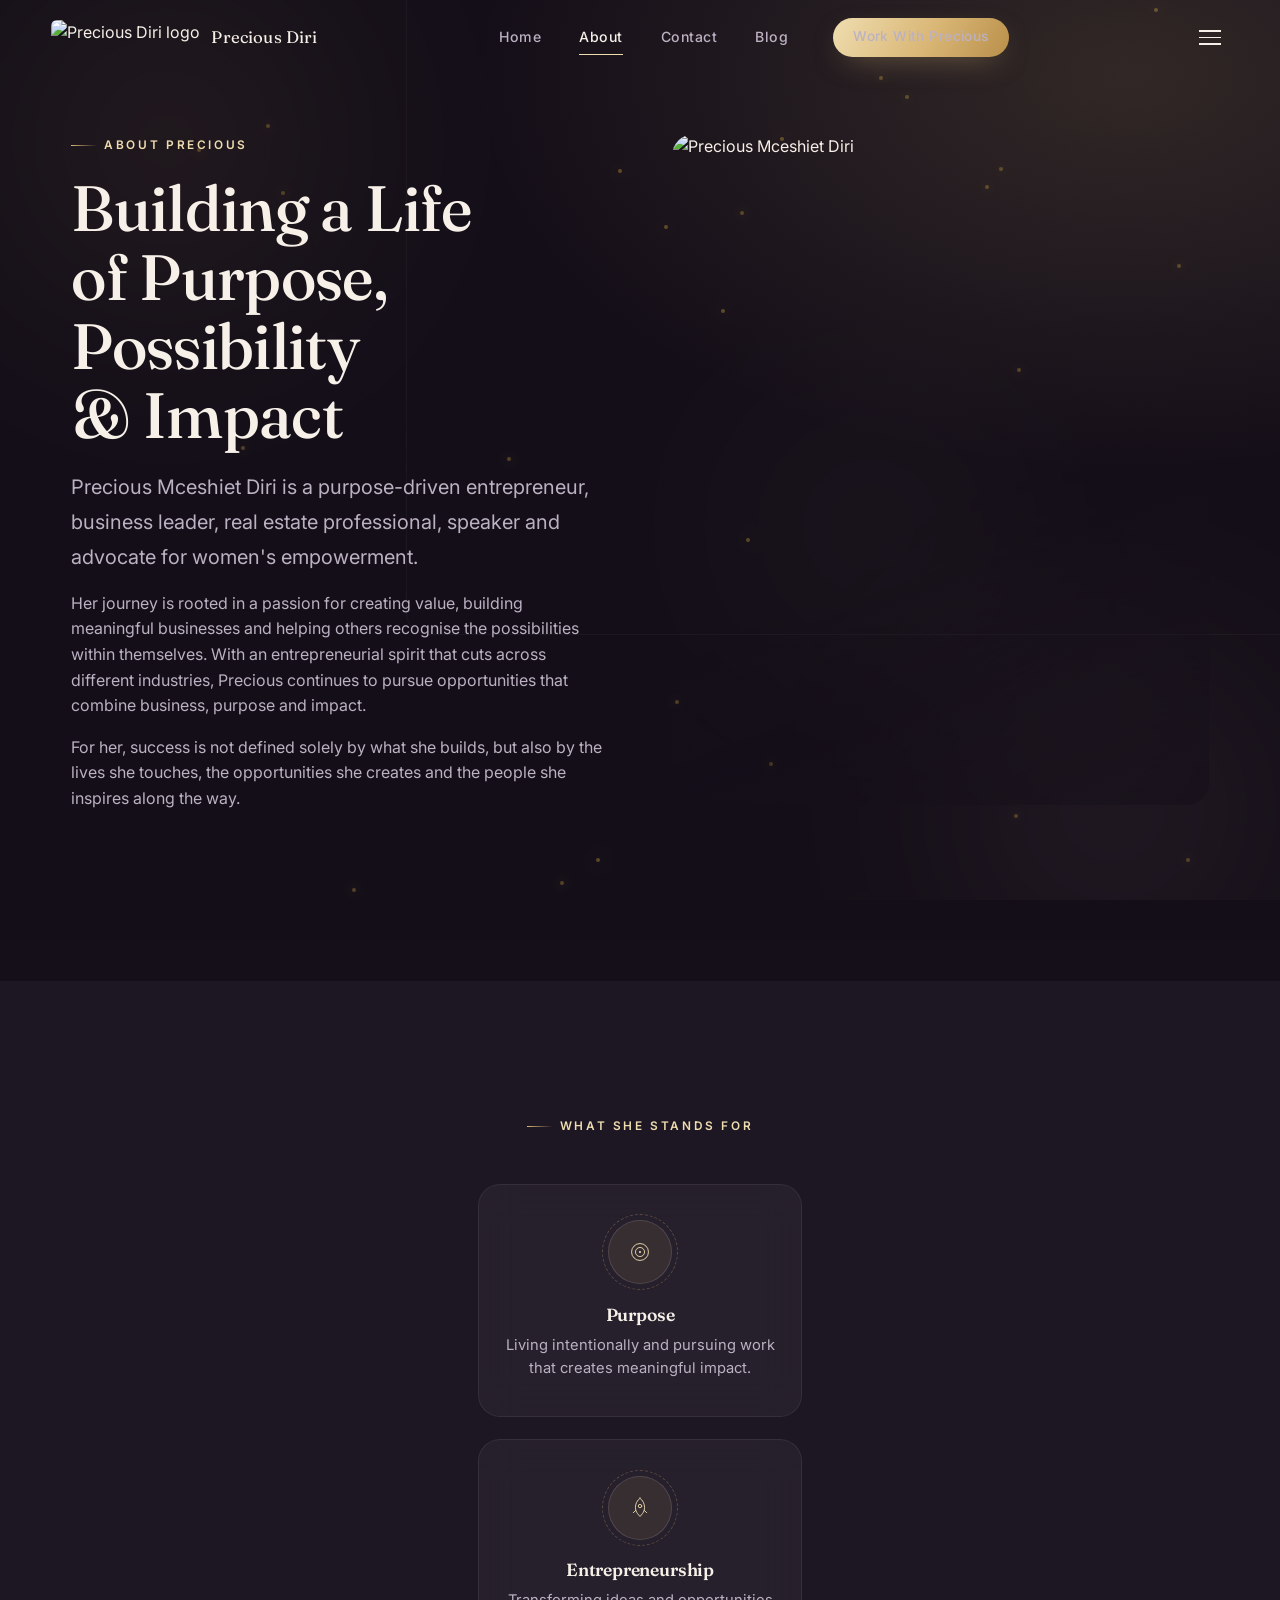
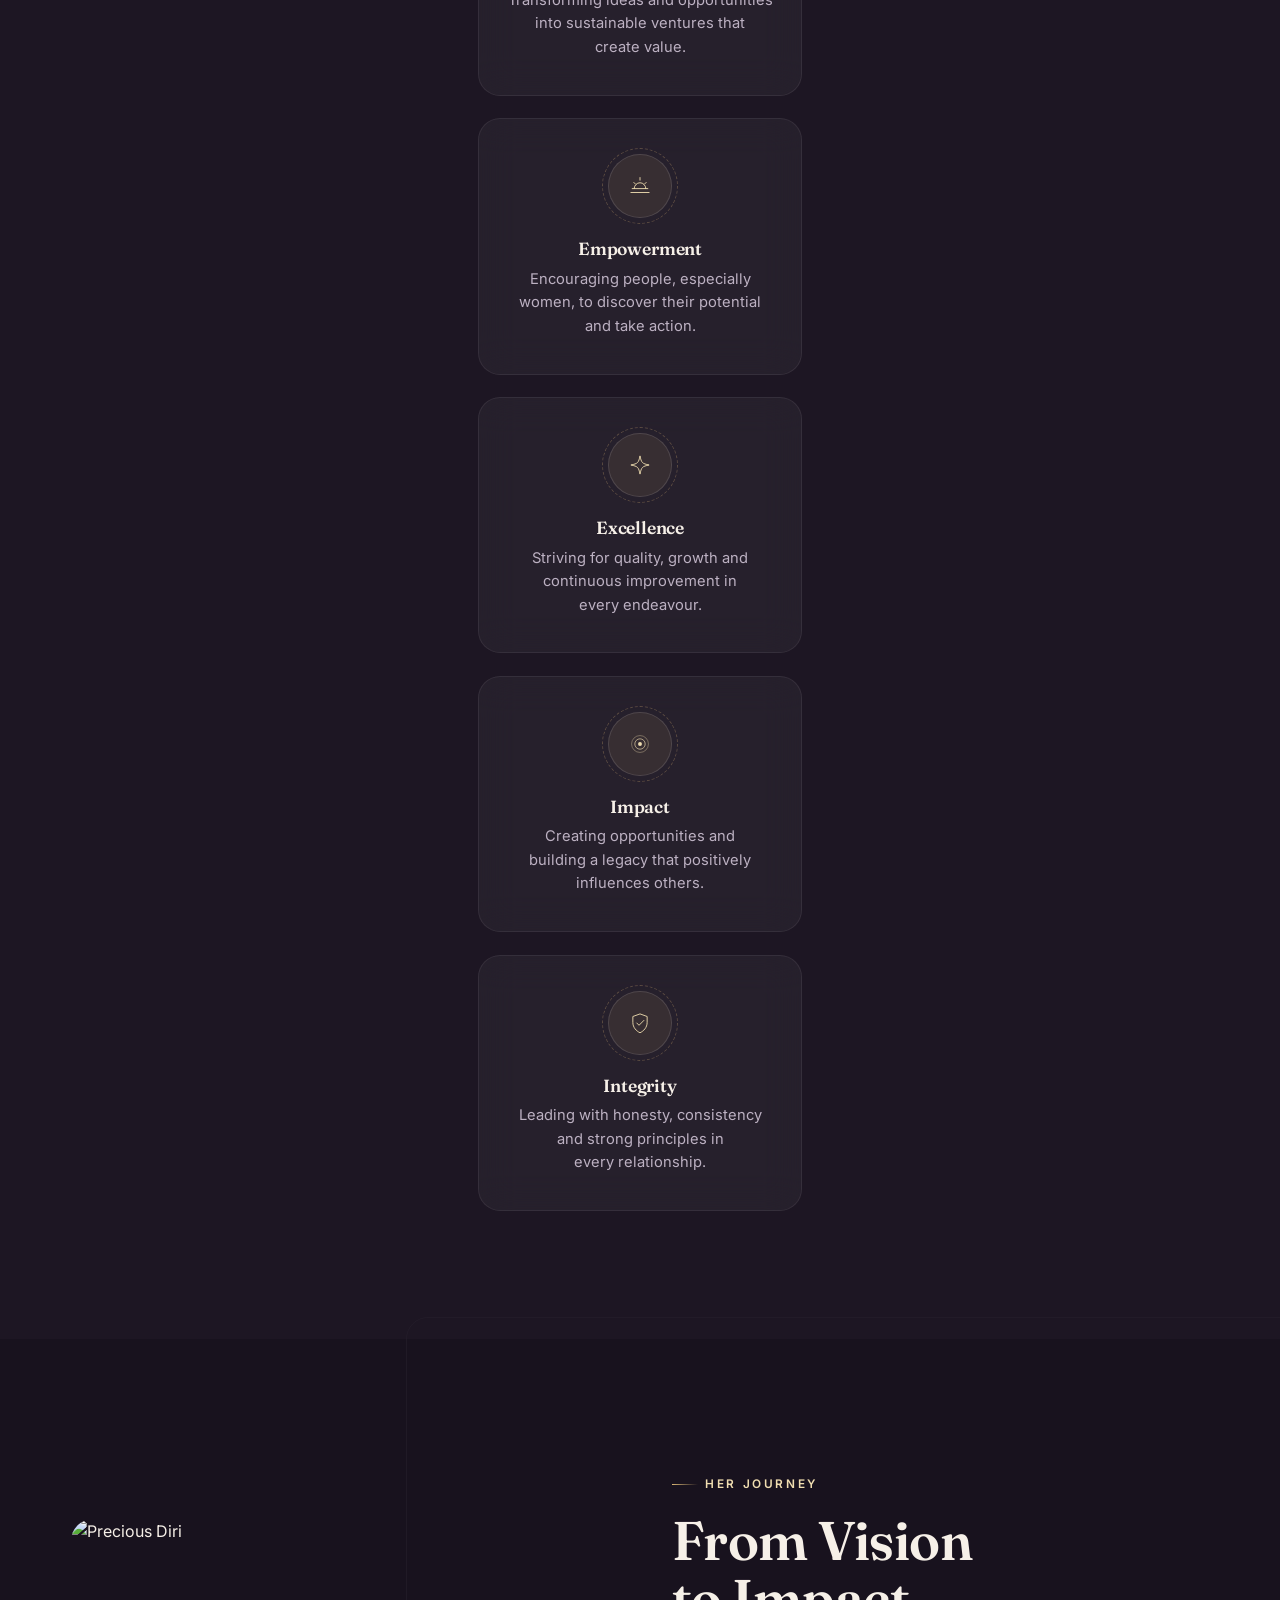
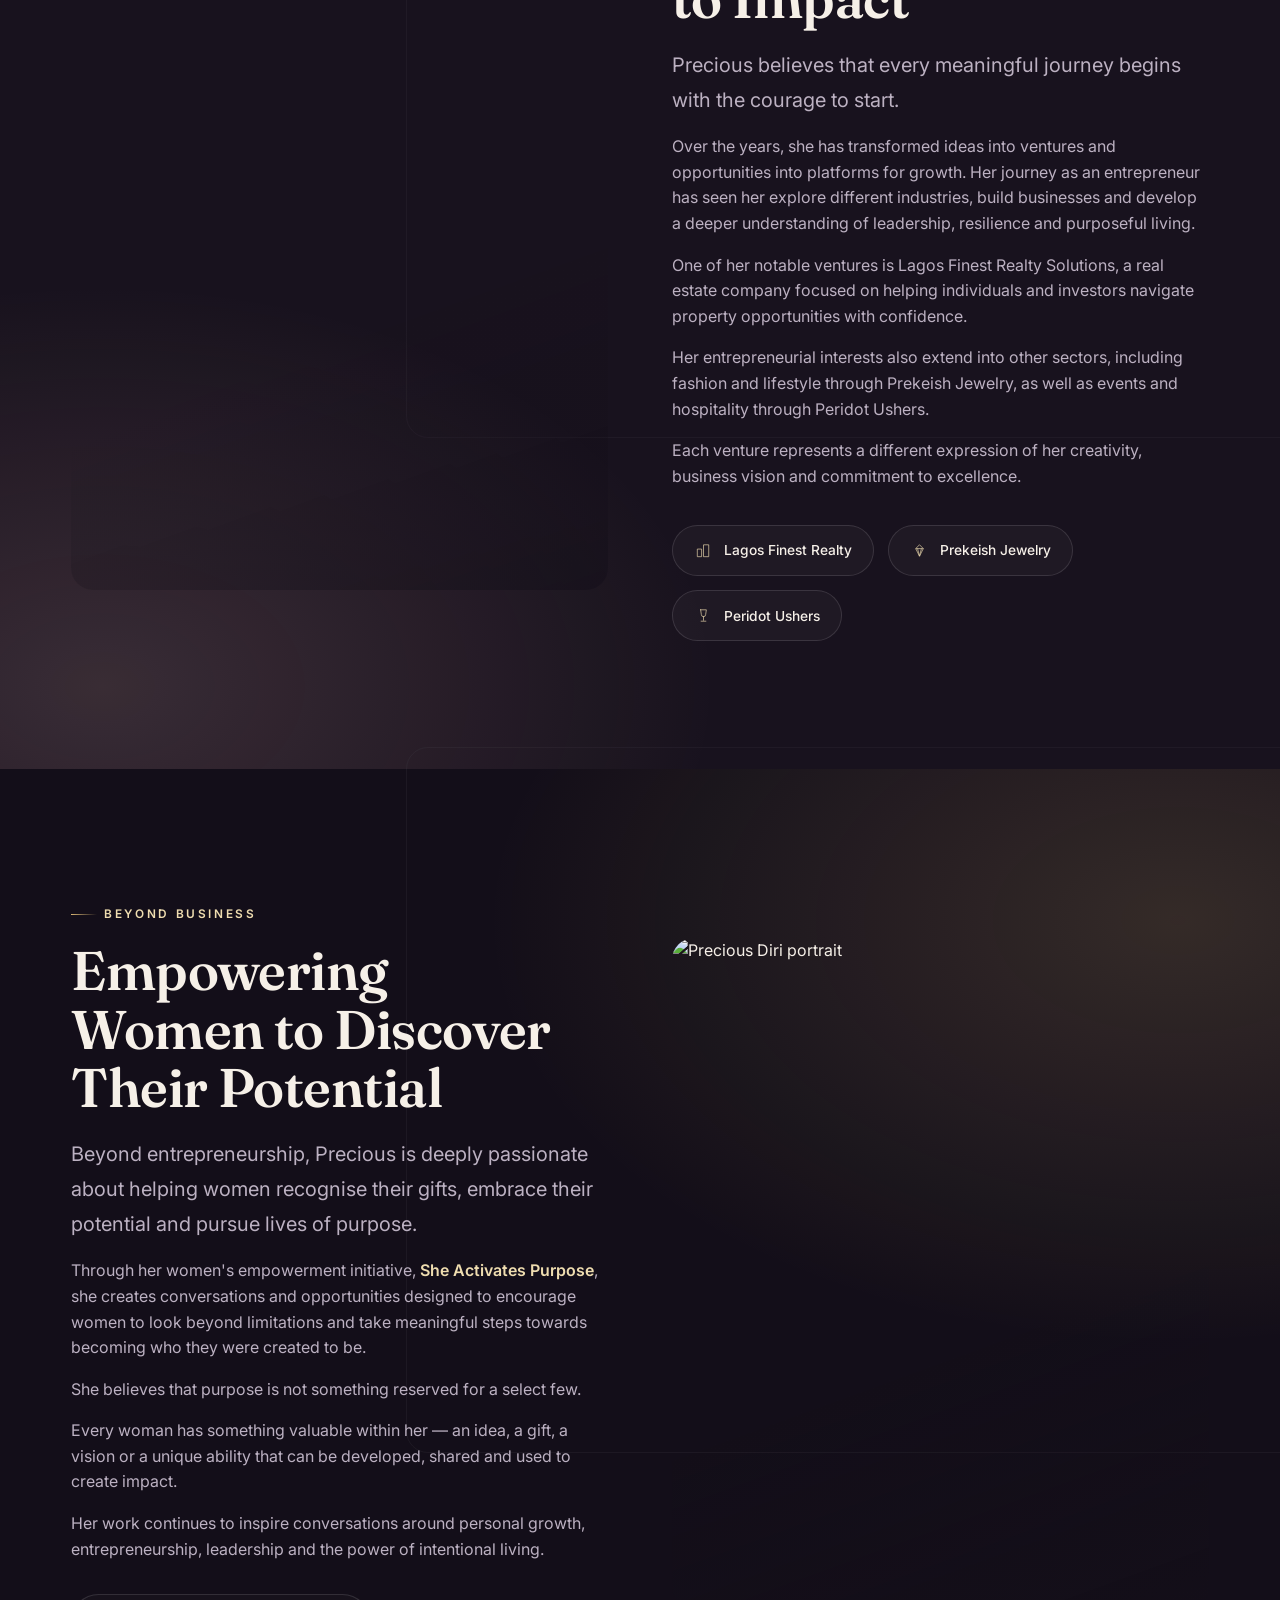
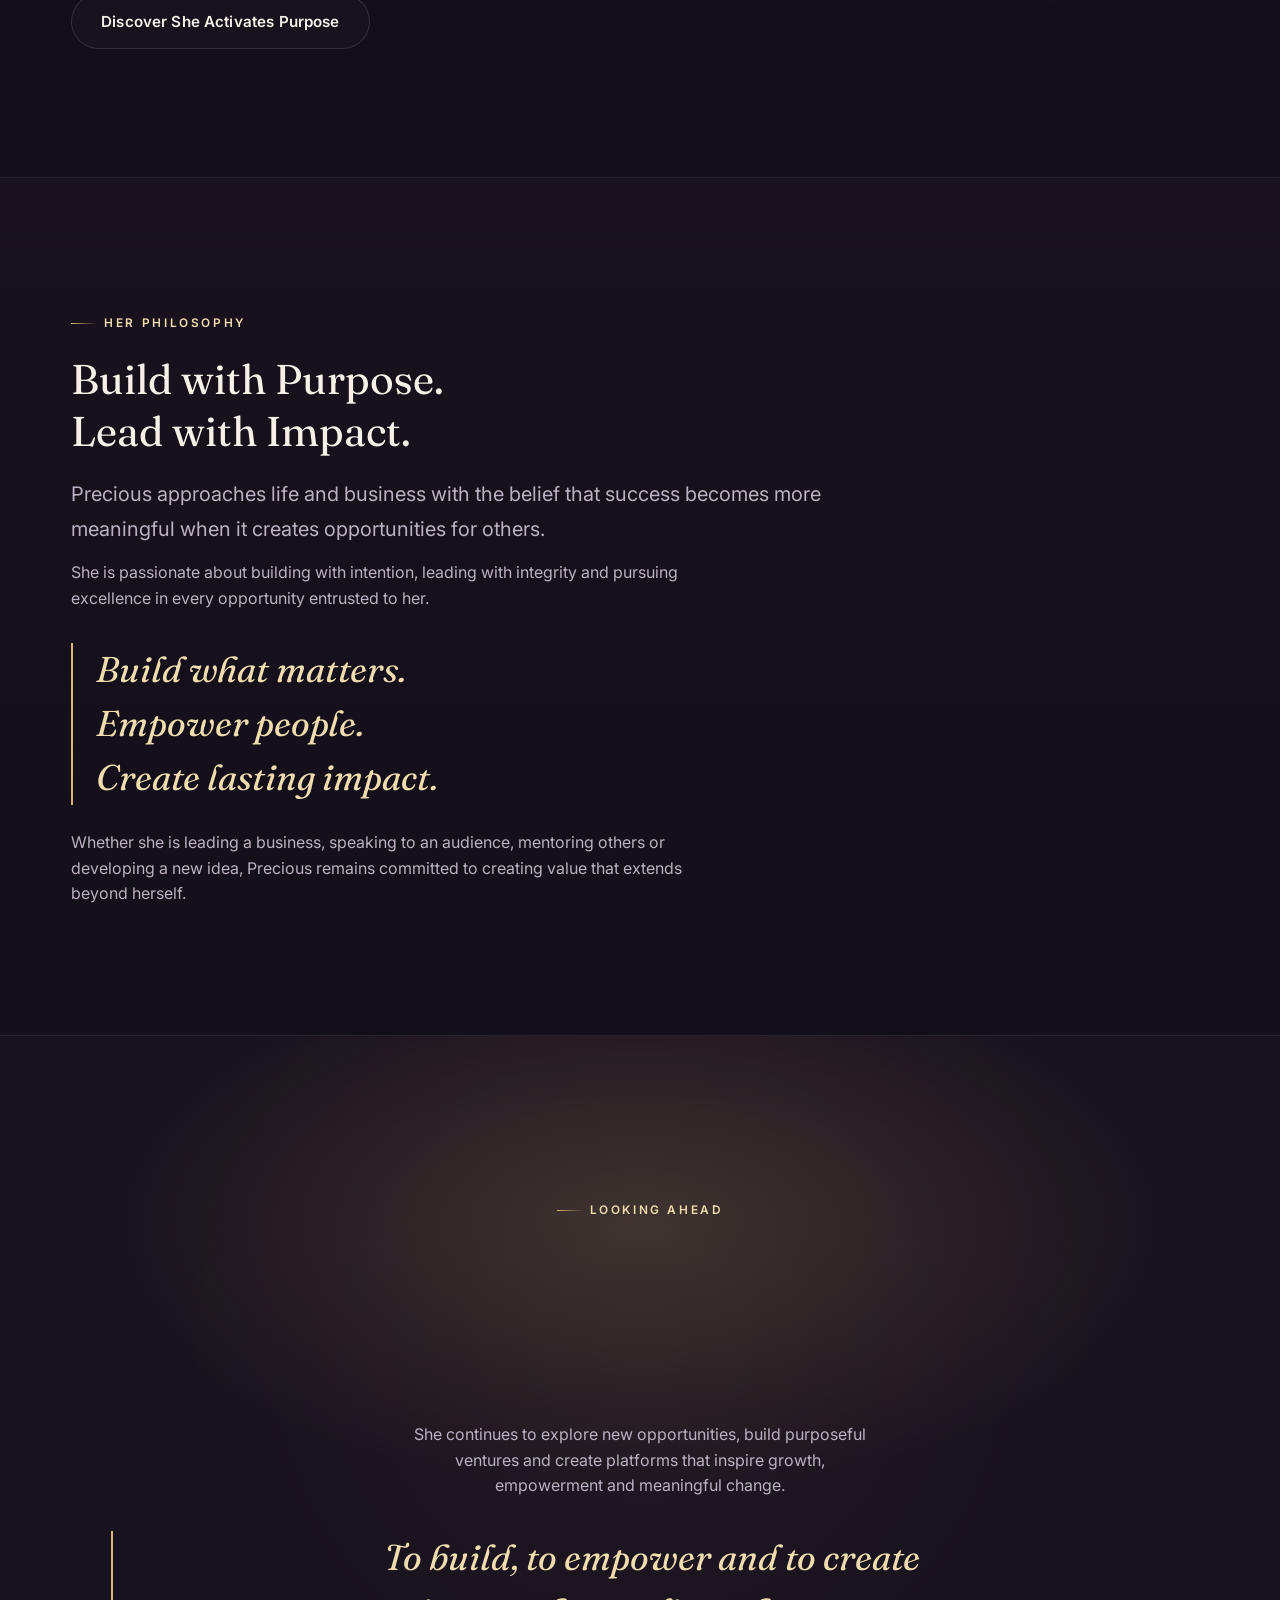
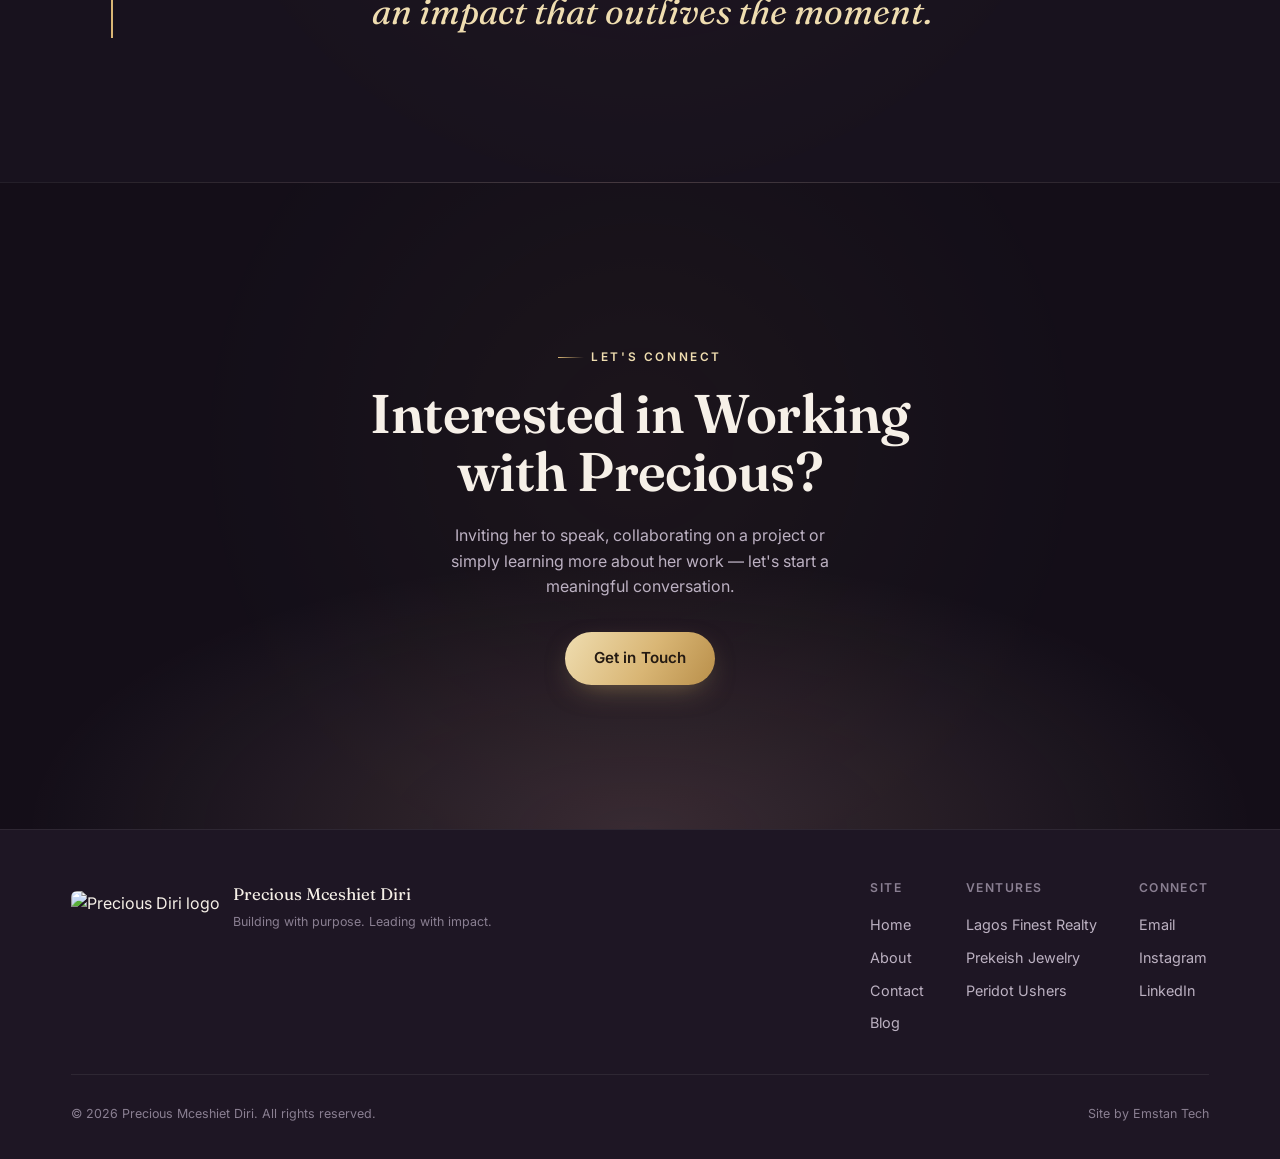
==== commit 75089fb9: "Add 'What She Stands For' section to about.html" ====
--- a/about.html
+++ b/about.html
@@ -74,6 +74,65 @@
         <figure class="intro__figure">
           <img src="https://raw.githubusercontent.com/Emekaeluem/precious-diri/main/images/hero1.jpeg" alt="Precious Mceshiet Diri" style="object-position: center 15%;">
         </figure>
+      </div>
+    </div>
+  </section>
+
+  <!-- ============ WHAT SHE STANDS FOR ============ -->
+  <section class="section values bg-values">
+    <div class="container">
+      <div class="reveal text-center">
+        <p class="eyebrow" style="justify-content:center;">What She Stands For</p>
+      </div>
+
+      <div class="values-grid reveal reveal-delay-1">
+        <div class="glass value-card">
+          <div class="value-card__badge">
+            <svg viewBox="0 0 40 40" fill="none" stroke="currentColor" stroke-width="1.4"><circle cx="20" cy="20" r="13"/><circle cx="20" cy="20" r="7"/><circle cx="20" cy="20" r="1.6" fill="currentColor" stroke="none"/></svg>
+          </div>
+          <h3>Purpose</h3>
+          <p>Living intentionally and pursuing work that creates meaningful impact.</p>
+        </div>
+
+        <div class="glass value-card">
+          <div class="value-card__badge">
+            <svg viewBox="0 0 40 40" fill="none" stroke="currentColor" stroke-width="1.4" stroke-linecap="round" stroke-linejoin="round"><path d="M20 5c4.5 3.2 7 8.6 7 14 0 3.6-1.2 7-3.3 9.8L20 33l-3.7-4.2C14.2 26 13 22.6 13 19c0-5.4 2.5-10.8 7-14z"/><circle cx="20" cy="17" r="2.6"/><path d="M13.5 23.5l-3.8 3.8M26.5 23.5l3.8 3.8"/></svg>
+          </div>
+          <h3>Entrepreneurship</h3>
+          <p>Transforming ideas and opportunities into sustainable ventures that create value.</p>
+        </div>
+
+        <div class="glass value-card">
+          <div class="value-card__badge">
+            <svg viewBox="0 0 40 40" fill="none" stroke="currentColor" stroke-width="1.4" stroke-linecap="round"><path d="M11 24a9 9 0 0 1 18 0"/><line x1="20" y1="7" x2="20" y2="11"/><line x1="8" y1="24" x2="32" y2="24"/><line x1="10.5" y1="14.5" x2="13" y2="17"/><line x1="29.5" y1="14.5" x2="27" y2="17"/><line x1="6" y1="30" x2="34" y2="30"/></svg>
+          </div>
+          <h3>Empowerment</h3>
+          <p>Encouraging people, especially women, to discover their potential and take action.</p>
+        </div>
+
+        <div class="glass value-card">
+          <div class="value-card__badge">
+            <svg viewBox="0 0 40 40" fill="none" stroke="currentColor" stroke-width="1.4" stroke-linejoin="round"><path d="M20 6c1 5 2 8.5 3.8 10.2C25.5 18 29 19 34 20c-5 1-8.5 2-10.2 3.8C22 25.5 21 29 20 34c-1-5-2-8.5-3.8-10.2C14.5 22 11 21 6 20c5-1 8.5-2 10.2-3.8C18 14.5 19 11 20 6z"/></svg>
+          </div>
+          <h3>Excellence</h3>
+          <p>Striving for quality, growth and continuous improvement in every endeavour.</p>
+        </div>
+
+        <div class="glass value-card">
+          <div class="value-card__badge">
+            <svg viewBox="0 0 40 40" fill="none" stroke="currentColor" stroke-width="1.4"><circle cx="20" cy="20" r="3" fill="currentColor" stroke="none"/><circle cx="20" cy="20" r="8" opacity=".7"/><circle cx="20" cy="20" r="13" opacity=".4"/></svg>
+          </div>
+          <h3>Impact</h3>
+          <p>Creating opportunities and building a legacy that positively influences others.</p>
+        </div>
+
+        <div class="glass value-card">
+          <div class="value-card__badge">
+            <svg viewBox="0 0 40 40" fill="none" stroke="currentColor" stroke-width="1.4" stroke-linejoin="round"><path d="M20 6l11 4v9c0 8-5.5 13.5-11 16-5.5-2.5-11-8-11-16v-9l11-4z"/><path d="M15 20l3.5 3.5L26 16" stroke-linecap="round"/></svg>
+          </div>
+          <h3>Integrity</h3>
+          <p>Leading with honesty, consistency and strong principles in every relationship.</p>
+        </div>
       </div>
     </div>
   </section>
@@ -158,57 +217,6 @@
     </div>
   </section>
 
-  <!-- ============ WHAT SHE STANDS FOR ============ -->
-  <section class="section values bg-values">
-    <div class="container">
-      <div class="reveal text-center">
-        <p class="eyebrow" style="justify-content:center;">What She Stands For</p>
-      </div>
-
-      <div class="values-grid reveal reveal-delay-1">
-        <div class="glass value-card">
-          <div class="value-card__badge">
-            <svg viewBox="0 0 40 40" fill="none" stroke="currentColor" stroke-width="1.4"><circle cx="20" cy="20" r="13"/><circle cx="20" cy="20" r="7"/><circle cx="20" cy="20" r="1.6" fill="currentColor" stroke="none"/></svg>
-          </div>
-          <h3>Purpose</h3>
-          <p>Living intentionally and pursuing work that creates meaningful impact.</p>
-        </div>
-
-        <div class="glass value-card">
-          <div class="value-card__badge">
-            <svg viewBox="0 0 40 40" fill="none" stroke="currentColor" stroke-width="1.4" stroke-linecap="round" stroke-linejoin="round"><path d="M20 5c4.5 3.2 7 8.6 7 14 0 3.6-1.2 7-3.3 9.8L20 33l-3.7-4.2C14.2 26 13 22.6 13 19c0-5.4 2.5-10.8 7-14z"/><circle cx="20" cy="17" r="2.6"/><path d="M13.5 23.5l-3.8 3.8M26.5 23.5l3.8 3.8"/></svg>
-          </div>
-          <h3>Entrepreneurship</h3>
-          <p>Transforming ideas and opportunities into sustainable ventures that create value.</p>
-        </div>
-
-        <div class="glass value-card">
-          <div class="value-card__badge">
-            <svg viewBox="0 0 40 40" fill="none" stroke="currentColor" stroke-width="1.4" stroke-linecap="round"><path d="M11 24a9 9 0 0 1 18 0"/><line x1="20" y1="7" x2="20" y2="11"/><line x1="8" y1="24" x2="32" y2="24"/><line x1="10.5" y1="14.5" x2="13" y2="17"/><line x1="29.5" y1="14.5" x2="27" y2="17"/><line x1="6" y1="30" x2="34" y2="30"/></svg>
-          </div>
-          <h3>Empowerment</h3>
-          <p>Encouraging people, especially women, to discover their potential and take action.</p>
-        </div>
-
-        <div class="glass value-card">
-          <div class="value-card__badge">
-            <svg viewBox="0 0 40 40" fill="none" stroke="currentColor" stroke-width="1.4" stroke-linejoin="round"><path d="M20 6c1 5 2 8.5 3.8 10.2C25.5 18 29 19 34 20c-5 1-8.5 2-10.2 3.8C22 25.5 21 29 20 34c-1-5-2-8.5-3.8-10.2C14.5 22 11 21 6 20c5-1 8.5-2 10.2-3.8C18 14.5 19 11 20 6z"/></svg>
-          </div>
-          <h3>Excellence</h3>
-          <p>Striving for quality, growth and continuous improvement in every endeavour.</p>
-        </div>
-
-        <div class="glass value-card">
-          <div class="value-card__badge">
-            <svg viewBox="0 0 40 40" fill="none" stroke="currentColor" stroke-width="1.4"><circle cx="20" cy="20" r="3" fill="currentColor" stroke="none"/><circle cx="20" cy="20" r="8" opacity=".7"/><circle cx="20" cy="20" r="13" opacity=".4"/></svg>
-          </div>
-          <h3>Impact</h3>
-          <p>Creating opportunities and building a legacy that positively influences others.</p>
-        </div>
-      </div>
-    </div>
-  </section>
-
   <!-- ============ LOOKING AHEAD ============ -->
   <section class="closing bg-ahead">
     <div class="container">
--- a/style.css
+++ b/style.css
@@ -752,6 +752,93 @@
   }
 }
 
+/* ---------- About page: section backgrounds ---------- */
+.bg-about-hero{
+  background:
+    radial-gradient(85% 70% at 88% 8%, rgba(217,182,117,.15), transparent 60%),
+    rgba(20,15,25,.7);
+}
+.bg-journey{
+  background:
+    radial-gradient(80% 65% at 8% 92%, rgba(231,183,176,.16), transparent 60%),
+    rgba(27,20,32,.72);
+}
+.bg-beyond{
+  background:
+    radial-gradient(90% 70% at 92% 15%, rgba(217,182,117,.17), transparent 60%),
+    rgba(20,15,25,.64);
+}
+.bg-philosophy2{
+  background: linear-gradient(180deg, rgba(27,20,32,.7) 0%, rgba(20,15,25,.66) 100%);
+}
+.bg-values{ background: rgba(32,24,38,.8); }
+.bg-ahead{
+  background:
+    radial-gradient(70% 60% at 50% 25%, rgba(217,182,117,.18), transparent 60%),
+    rgba(27,20,32,.72);
+}
+.bg-connect{
+  background:
+    radial-gradient(80% 70% at 50% 100%, rgba(231,183,176,.17), transparent 60%),
+    rgba(20,15,25,.7);
+}
+
+/* ---------- Value cards ("What She Stands For") ---------- */
+.values-grid{
+  margin-top: 3rem;
+  display:grid;
+  grid-template-columns: repeat(auto-fit, minmax(230px, 1fr));
+  gap: 1.4rem;
+}
+.value-card{
+  padding: 2.2rem 1.6rem;
+  text-align:center;
+  transition: transform .45s var(--ease), border-color .45s ease, background .45s ease;
+}
+.value-card:hover{ transform: translateY(-6px); border-color: rgba(217,182,117,.4); background: rgba(255,255,255,0.06); }
+.value-card__badge{
+  width:64px; height:64px;
+  margin: 0 auto 1.3rem;
+  border-radius:50%;
+  display:flex; align-items:center; justify-content:center;
+  background: rgba(217,182,117,.09);
+  border: 1px solid var(--line);
+  color: var(--gold-soft);
+  position:relative;
+}
+.value-card__badge::before{
+  content:"";
+  position:absolute; inset:-7px;
+  border-radius:50%;
+  border: 1px dashed rgba(217,182,117,.3);
+  animation: spinSlow 34s linear infinite;
+}
+.value-card__badge svg{ width:26px; height:26px; }
+.value-card h3{ font-size:1.1rem; color:var(--cream); margin-bottom:.6rem; }
+.value-card p{ font-size:.92rem; max-width: 30ch; margin-inline:auto; }
+@keyframes spinSlow{ to{ transform: rotate(360deg); } }
+@media (prefers-reduced-motion: reduce){ .value-card__badge::before{ animation:none; } }
+
+/* ---------- Venture chips (mini links within Her Journey) ---------- */
+.venture-chips{
+  margin-top: 2.2rem;
+  display:flex; flex-wrap:wrap; gap: .9rem;
+}
+.venture-chip{
+  display:inline-flex; align-items:center; gap:.7rem;
+  padding: .85rem 1.3rem;
+  border-radius: 999px;
+  border: 1px solid var(--line);
+  background: rgba(255,255,255,0.03);
+  transition: border-color .35s ease, transform .35s ease, background .35s ease;
+}
+.venture-chip:hover{ border-color: var(--gold-soft); transform: translateY(-3px); background: rgba(217,182,117,.07); }
+.venture-chip svg{ width:19px; height:19px; color: var(--gold-soft); flex-shrink:0; }
+.venture-chip span{ font-size:.86rem; color: var(--cream); font-weight:500; white-space:nowrap; }
+
+/* ---------- About: journey/beyond paragraph rhythm ---------- */
+.about-copy p + p{ margin-top: 1rem; }
+
 /* ---------- Blog page ---------- */
 .blog-hero{ padding: clamp(8rem, 16vw, 11rem) 0 clamp(3rem,6vw,5rem); text-align:center; }
 .blog-hero p{ max-width: 46ch; margin: 1.1rem auto 0; }
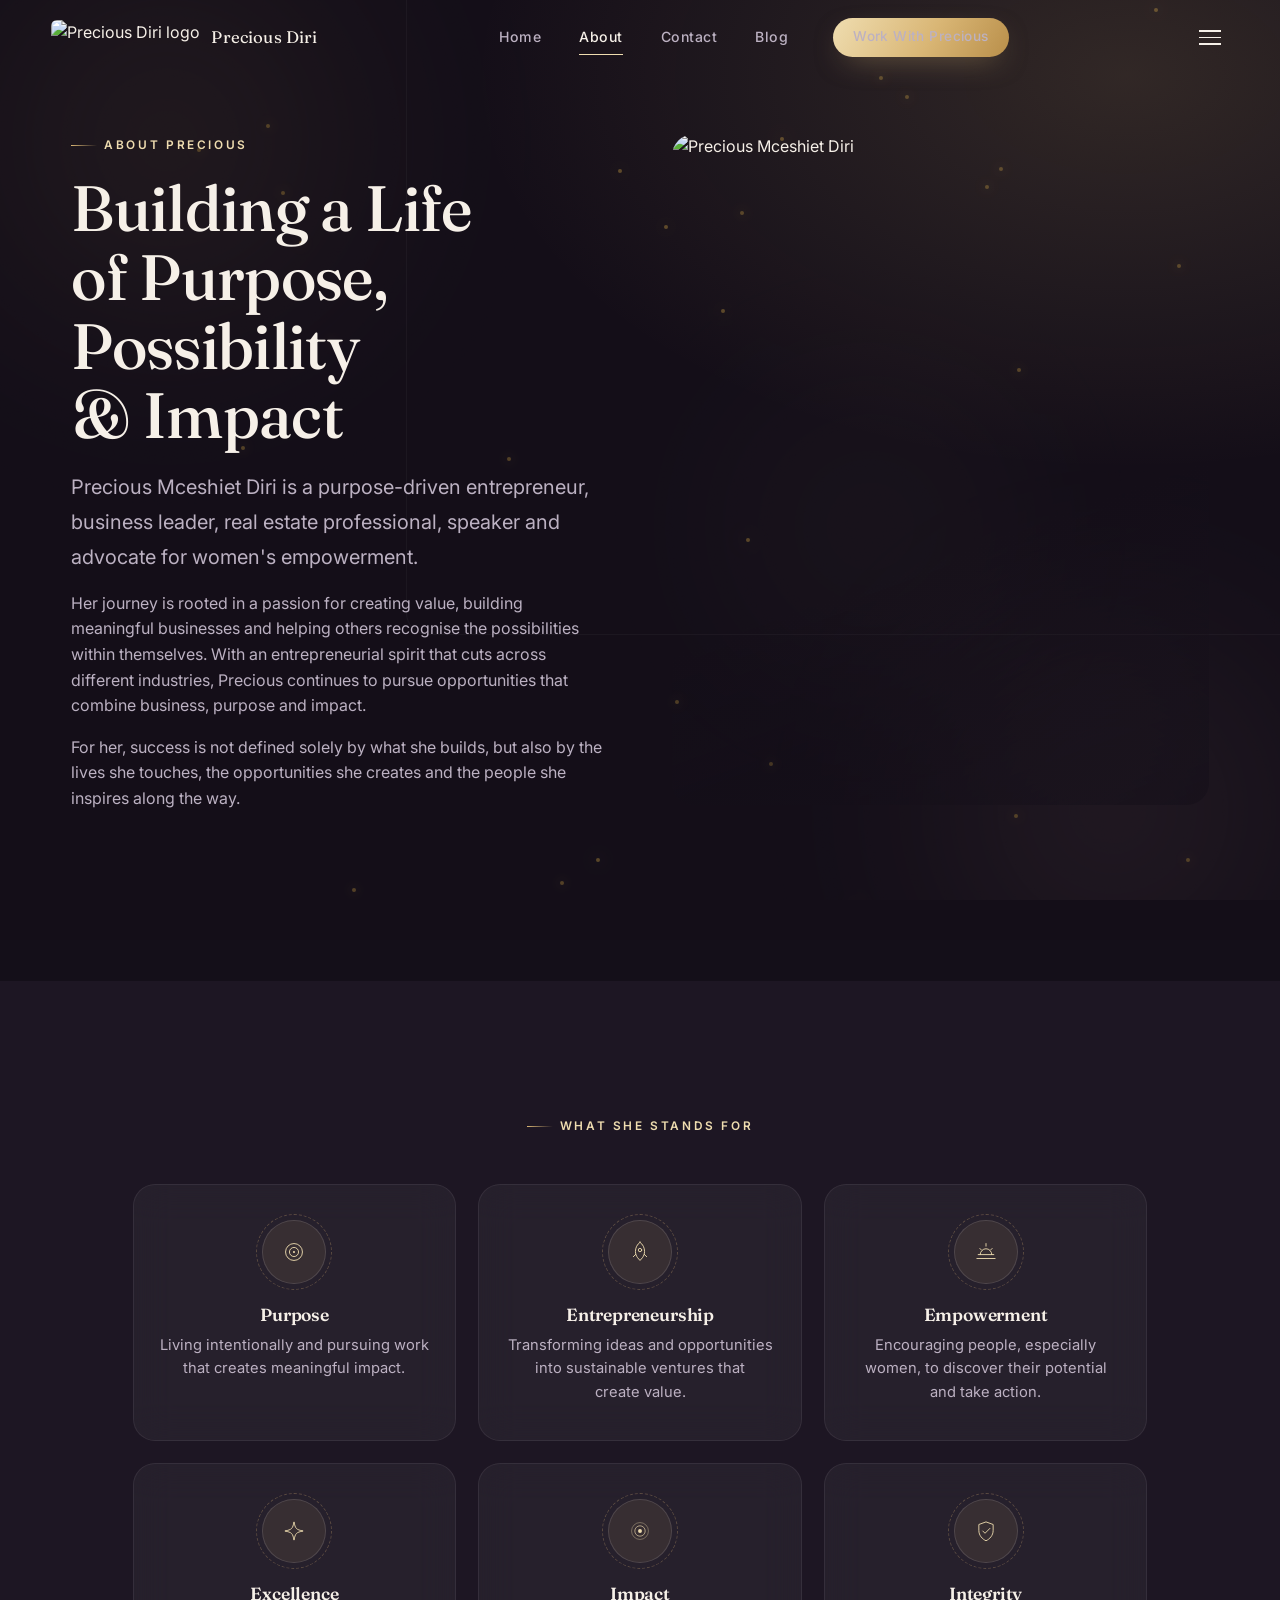
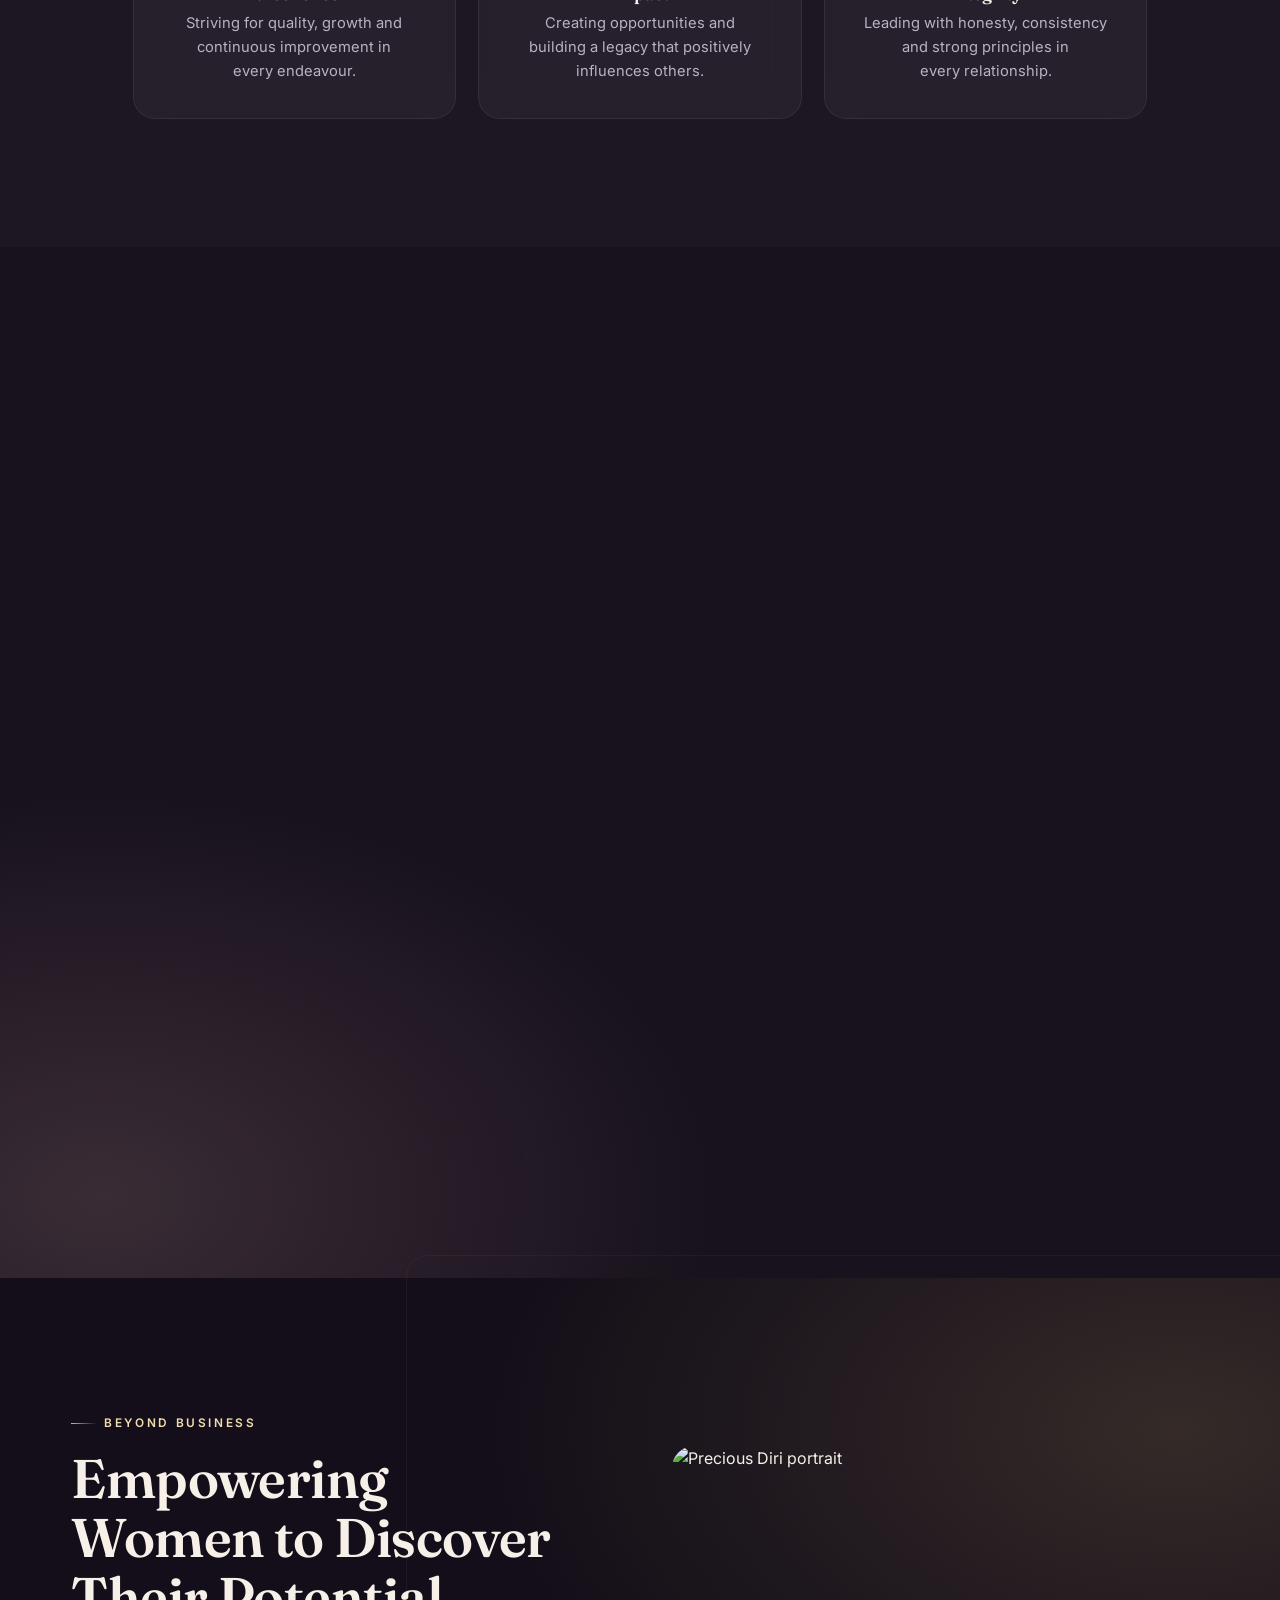
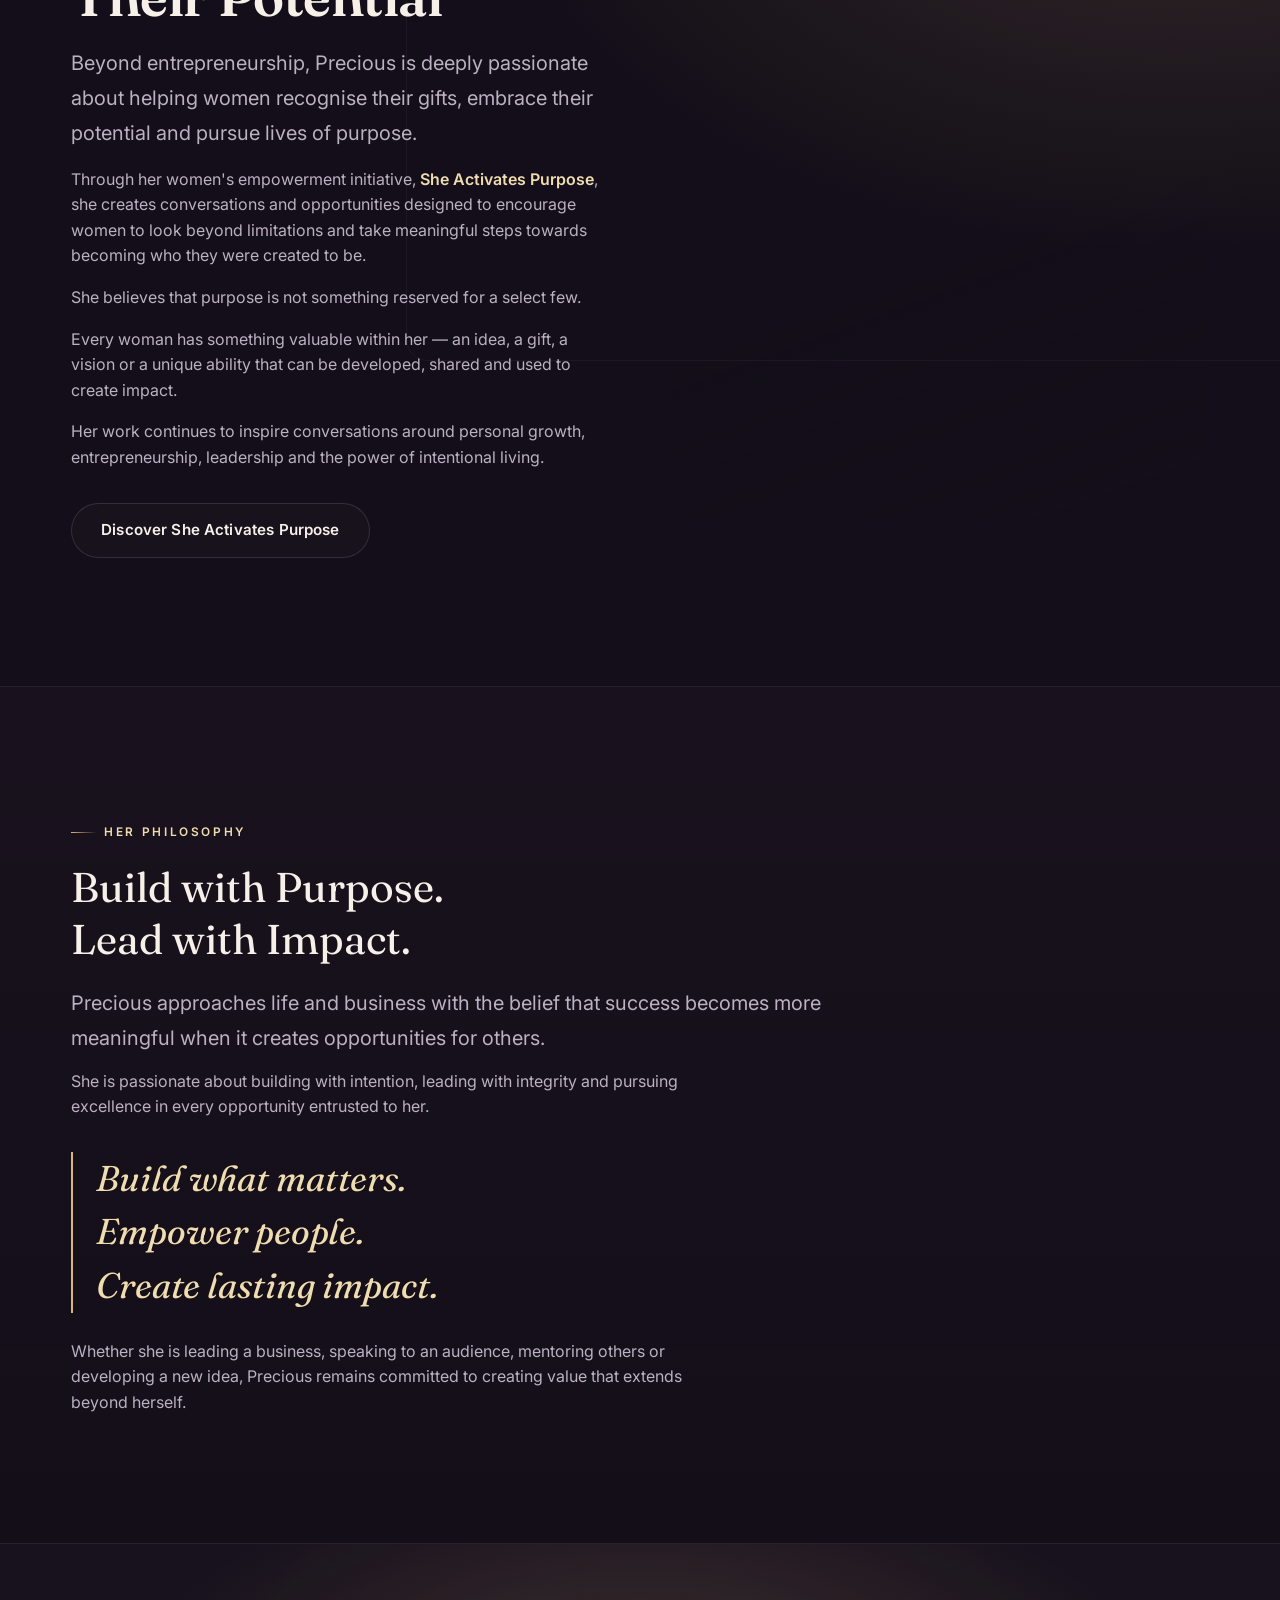
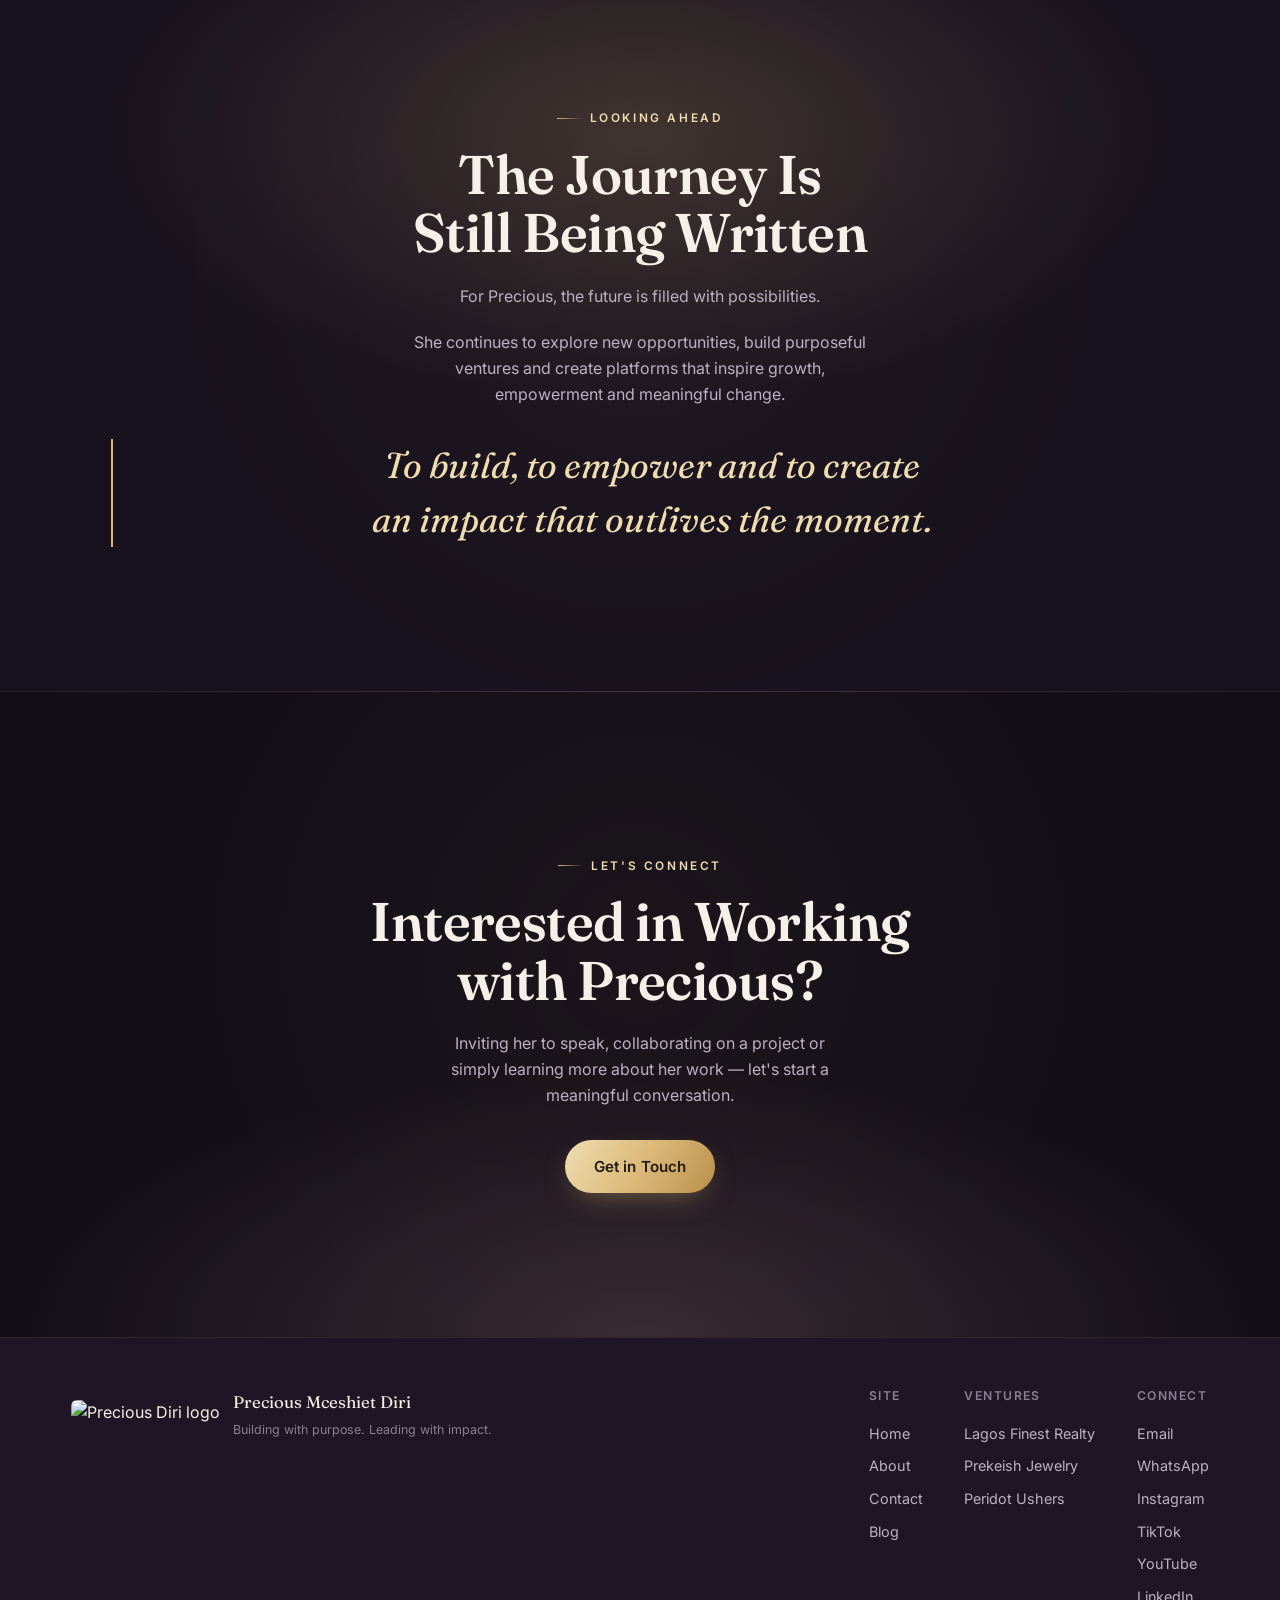
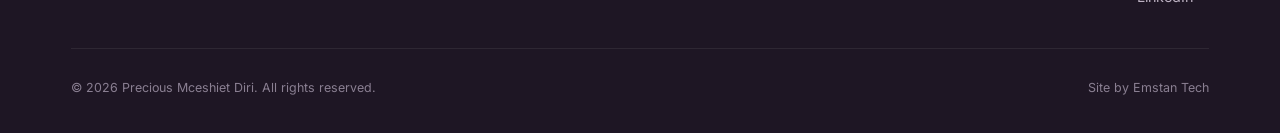
==== commit 6f55e6f5: "Update contact links to point to contact.html" ====
--- a/about.html
+++ b/about.html
@@ -38,9 +38,9 @@
   <div class="nav__links">
     <a href="index.html#home">Home</a>
     <a href="about.html" class="is-active">About</a>
-    <a href="index.html#contact">Contact</a>
+    <a href="contact.html">Contact</a>
     <a href="blog.html">Blog</a>
-    <a href="index.html#contact" class="btn btn-primary">Work With Precious</a>
+    <a href="contact.html" class="btn btn-primary">Work With Precious</a>
   </div>
 
   <button class="nav__toggle" aria-label="Open menu" aria-expanded="false">
@@ -51,7 +51,7 @@
 <div class="nav__mobile" id="mobileMenu">
   <a href="index.html#home">Home</a>
   <a href="about.html">About</a>
-  <a href="index.html#contact">Contact</a>
+  <a href="contact.html">Contact</a>
   <a href="blog.html">Blog</a>
 </div>
 
@@ -236,7 +236,7 @@
       <p class="reveal reveal-delay-1">
         Inviting her to speak, collaborating on a project or simply learning more about her work — let's start a meaningful conversation.
       </p>
-      <div class="btn-row reveal reveal-delay-2"><a href="index.html#contact" class="btn btn-primary">Get in Touch</a></div>
+      <div class="btn-row reveal reveal-delay-2"><a href="contact.html" class="btn btn-primary">Get in Touch</a></div>
     </div>
   </section>
 
@@ -258,7 +258,7 @@
           <h4>Site</h4>
           <a href="index.html#home">Home</a>
           <a href="about.html">About</a>
-          <a href="index.html#contact">Contact</a>
+          <a href="contact.html">Contact</a>
           <a href="blog.html">Blog</a>
         </div>
         <div class="footer__col">
@@ -270,8 +270,11 @@
         <div class="footer__col">
           <h4>Connect</h4>
           <a href="mailto:REPLACE_WITH_PRECIOUS_EMAIL@example.com">Email</a>
-          <a href="#" target="_blank" rel="noopener">Instagram</a>
-          <a href="#" target="_blank" rel="noopener">LinkedIn</a>
+          <a href="https://wa.me/2348066782538" target="_blank" rel="noopener">WhatsApp</a>
+          <a href="https://www.instagram.com/precious_dirii?igsh=MWY2czZvdXJsbjgzZQ==" target="_blank" rel="noopener">Instagram</a>
+          <a href="https://www.tiktok.com/@preciousdiriempowers?_r=1&_t=ZS-992UuBbFQLU" target="_blank" rel="noopener">TikTok</a>
+          <a href="https://www.youtube.com/@PreciousDiri" target="_blank" rel="noopener">YouTube</a>
+          <a href="https://www.linkedin.com/in/precious-mceshiet-diri-226540207/" target="_blank" rel="noopener">LinkedIn</a>
         </div>
       </div>
     </div>
--- a/style.css
+++ b/style.css
@@ -787,8 +787,14 @@
 .values-grid{
   margin-top: 3rem;
   display:grid;
-  grid-template-columns: repeat(auto-fit, minmax(230px, 1fr));
+  grid-template-columns: 1fr;
   gap: 1.4rem;
+}
+@media (min-width: 640px){
+  .values-grid{ grid-template-columns: repeat(2, 1fr); }
+}
+@media (min-width: 1000px){
+  .values-grid{ grid-template-columns: repeat(3, 1fr); }
 }
 .value-card{
   padding: 2.2rem 1.6rem;
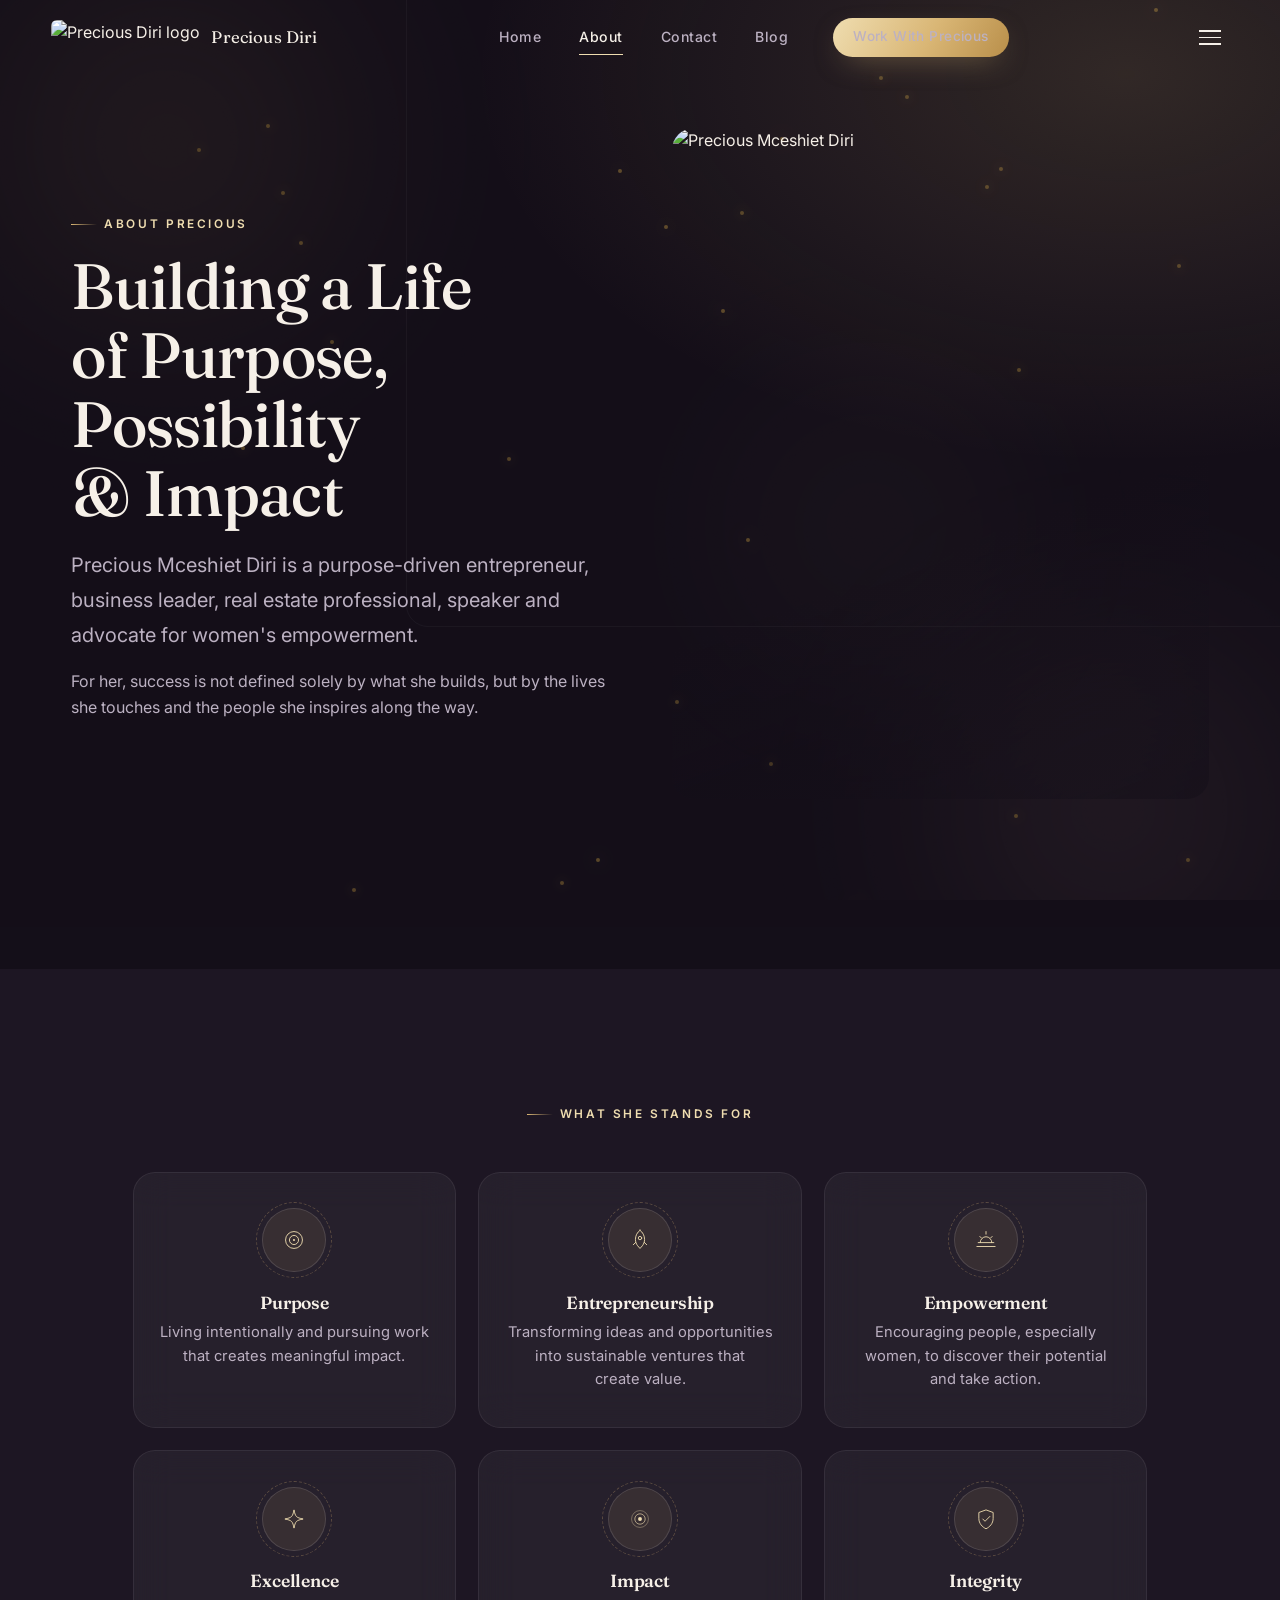
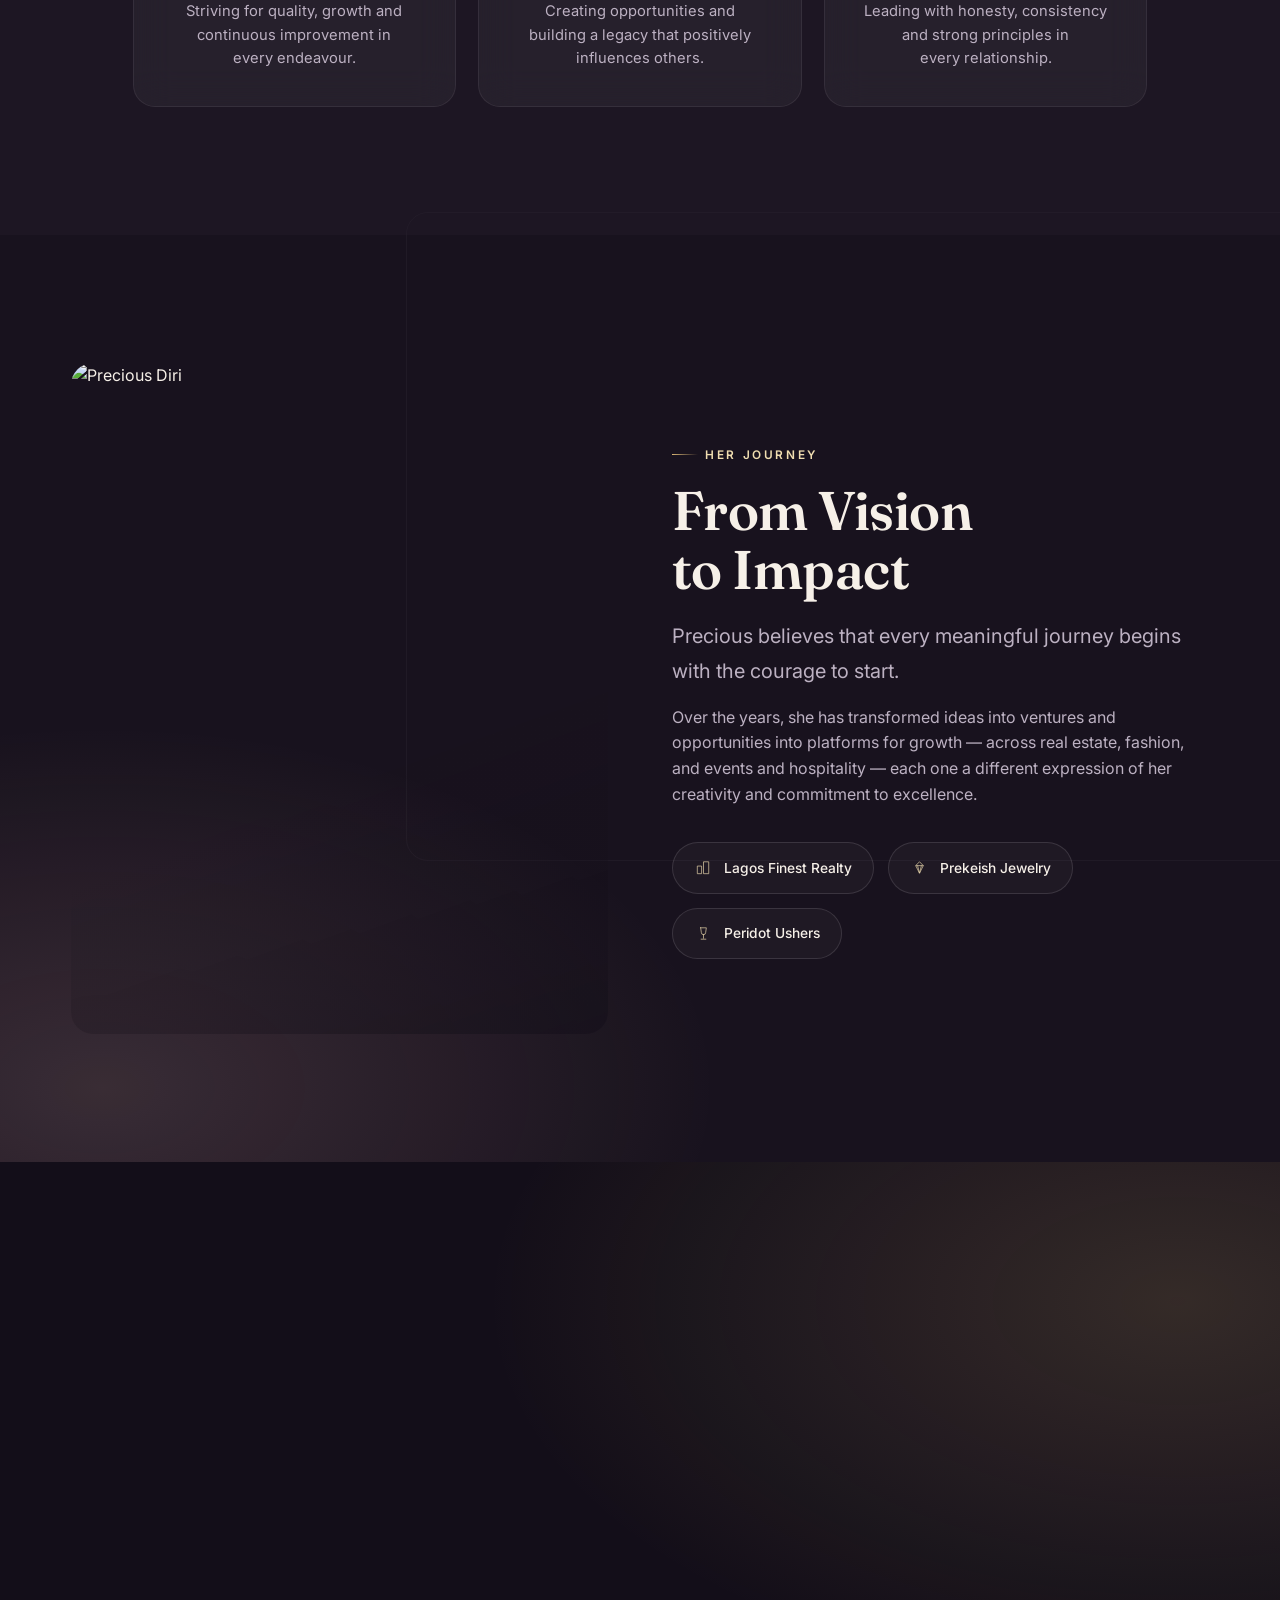
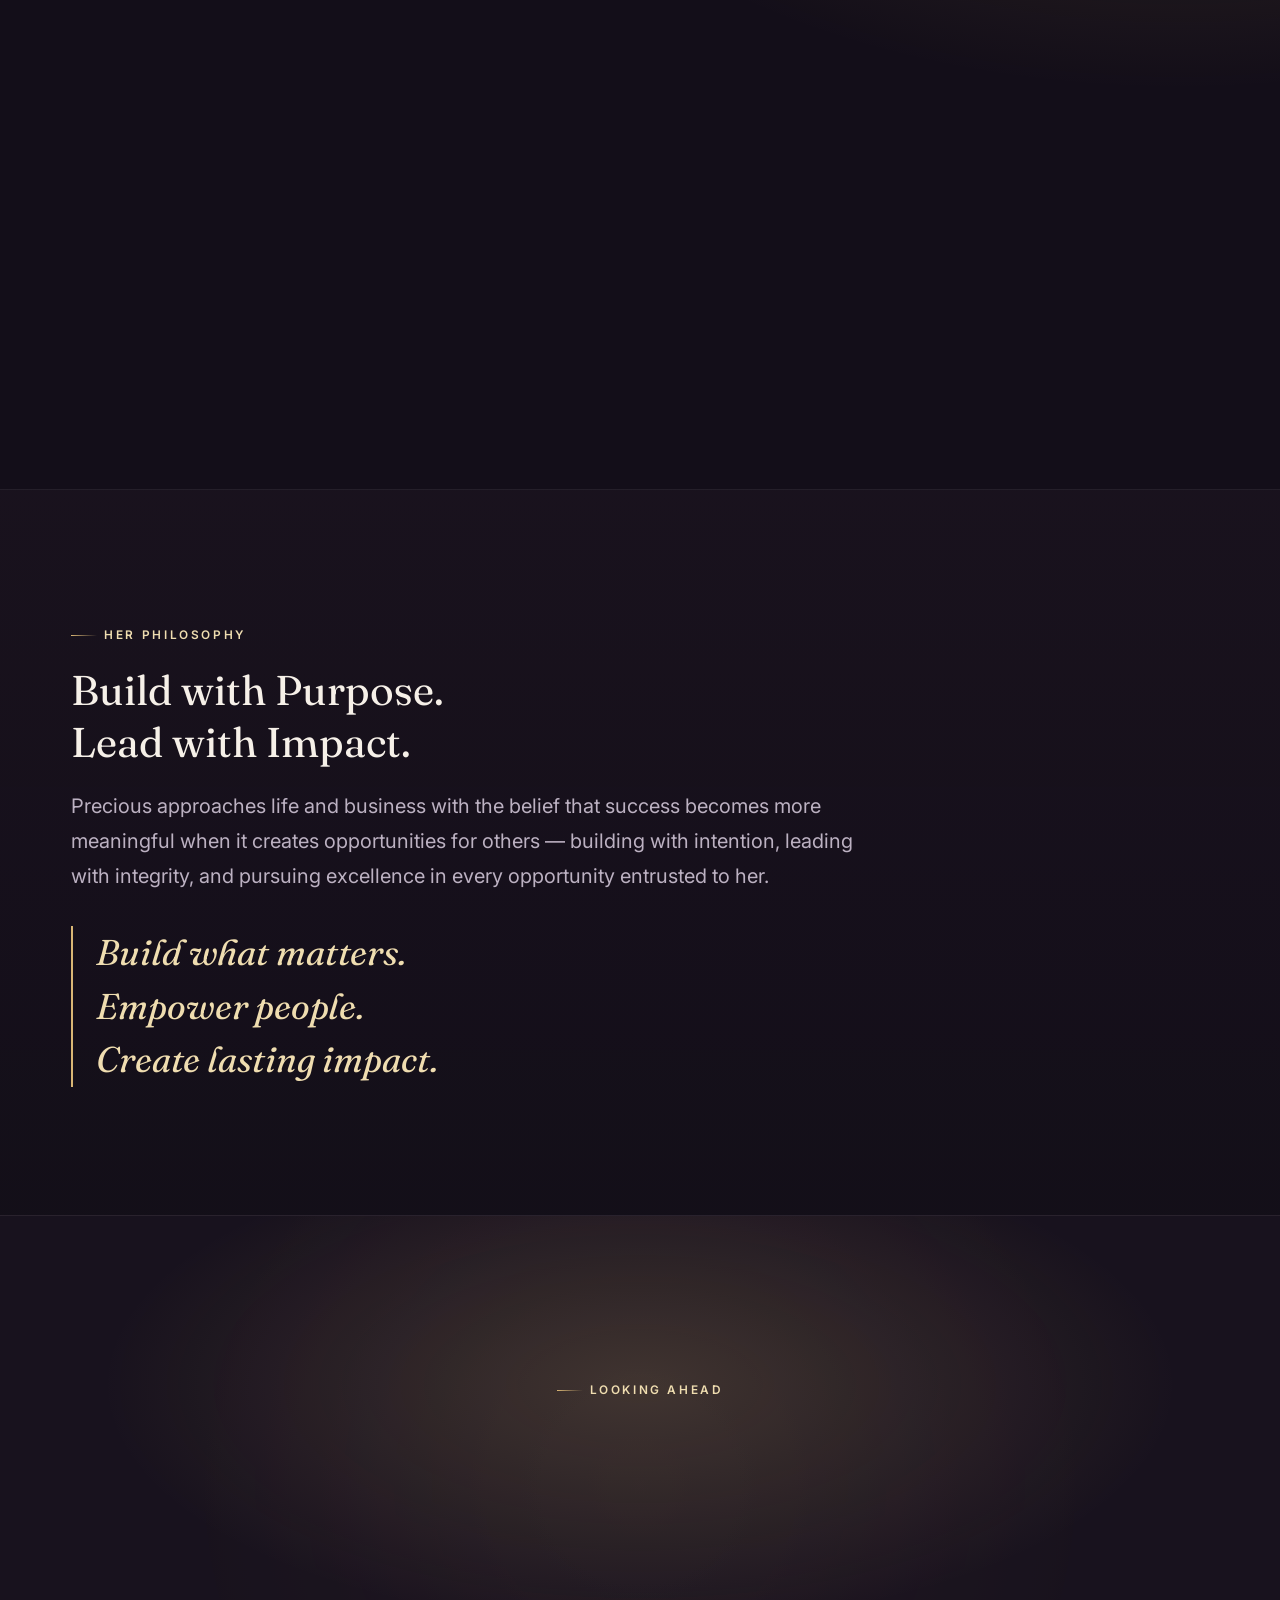
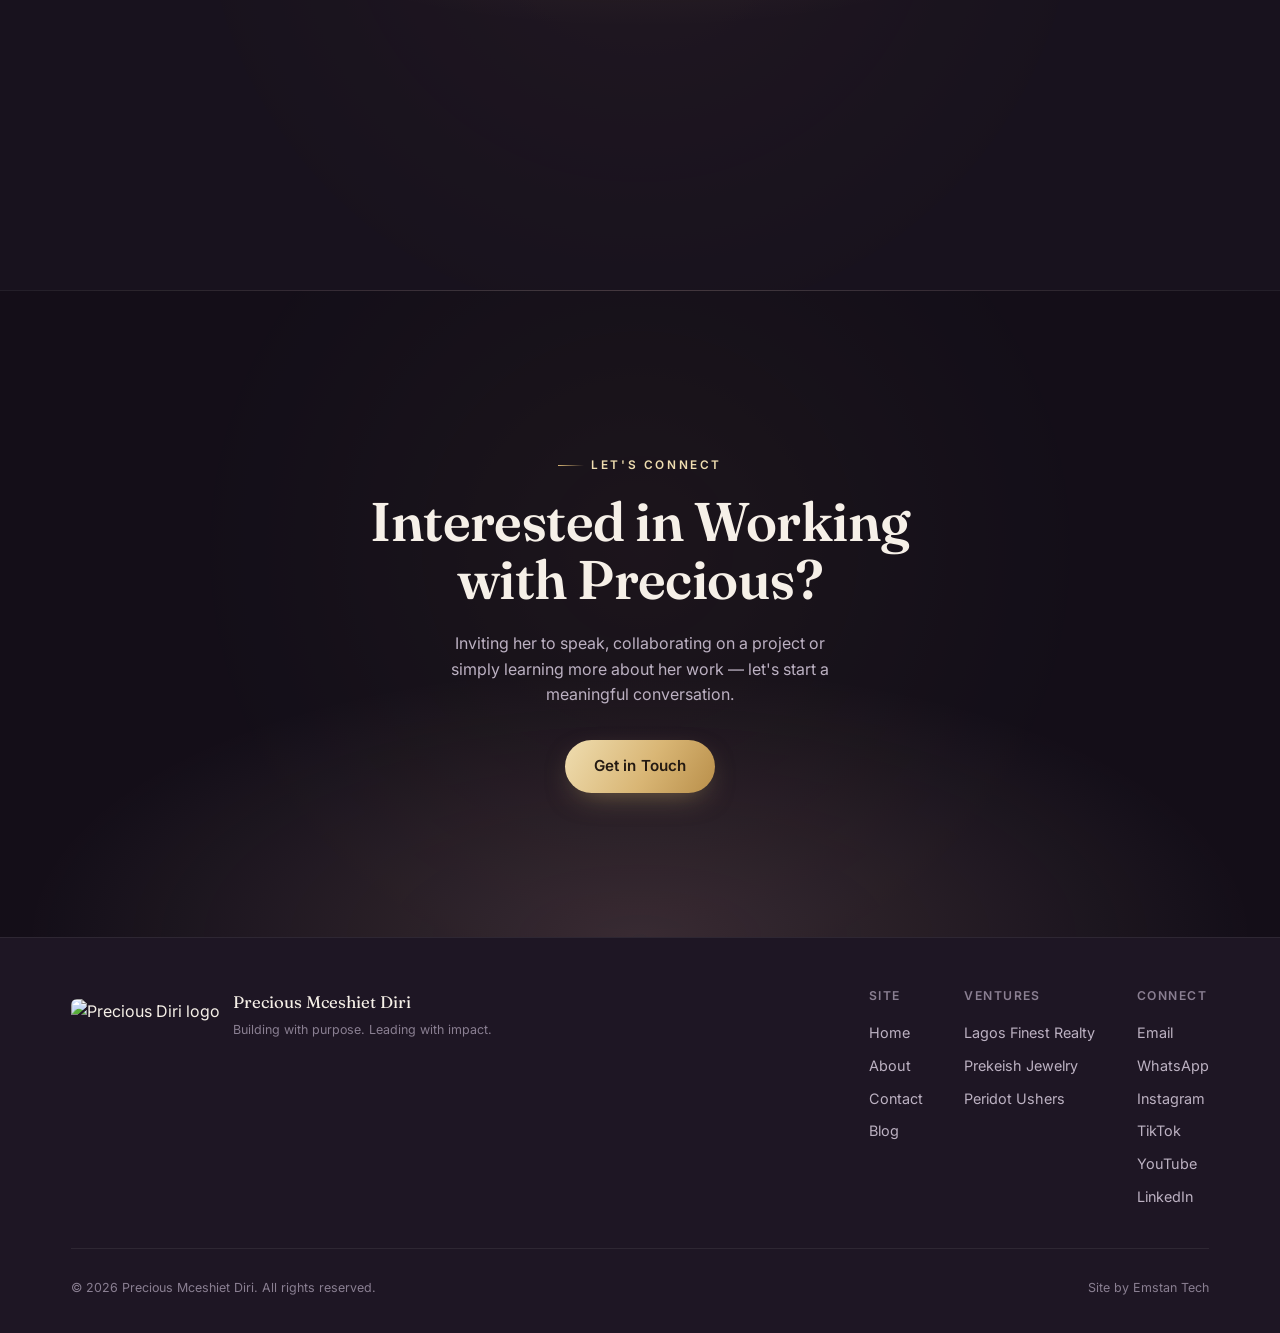
==== commit b404ea4d: "Update about.html" ====
--- a/about.html
+++ b/about.html
@@ -66,13 +66,12 @@
         <p class="lede" style="margin-top:1.3rem;">
           Precious Mceshiet Diri is a purpose-driven entrepreneur, business leader, real estate professional, speaker and advocate for women's empowerment.
         </p>
-        <p>Her journey is rooted in a passion for creating value, building meaningful businesses and helping others recognise the possibilities within themselves. With an entrepreneurial spirit that cuts across different industries, Precious continues to pursue opportunities that combine business, purpose and impact.</p>
-        <p>For her, success is not defined solely by what she builds, but also by the lives she touches, the opportunities she creates and the people she inspires along the way.</p>
+        <p>For her, success is not defined solely by what she builds, but by the lives she touches and the people she inspires along the way.</p>
       </div>
       <div class="reveal reveal-delay-1">
         <div class="intro__ring" aria-hidden="true"></div>
         <figure class="intro__figure">
-          <img src="https://raw.githubusercontent.com/Emekaeluem/precious-diri/main/images/hero1.jpeg" alt="Precious Mceshiet Diri" style="object-position: center 15%;">
+          <img src="https://raw.githubusercontent.com/Emekaeluem/precious-diri/main/images/about-pic.jpeg" alt="Precious Mceshiet Diri" style="object-position: center 15%;">
         </figure>
       </div>
     </div>
@@ -150,10 +149,7 @@
         <p class="eyebrow">Her Journey</p>
         <h2 style="margin-top:1.1rem; color:var(--cream);">From Vision to Impact</h2>
         <p class="lede" style="margin-top:1.2rem;">Precious believes that every meaningful journey begins with the courage to start.</p>
-        <p>Over the years, she has transformed ideas into ventures and opportunities into platforms for growth. Her journey as an entrepreneur has seen her explore different industries, build businesses and develop a deeper understanding of leadership, resilience and purposeful living.</p>
-        <p>One of her notable ventures is Lagos Finest Realty Solutions, a real estate company focused on helping individuals and investors navigate property opportunities with confidence.</p>
-        <p>Her entrepreneurial interests also extend into other sectors, including fashion and lifestyle through Prekeish Jewelry, as well as events and hospitality through Peridot Ushers.</p>
-        <p>Each venture represents a different expression of her creativity, business vision and commitment to excellence.</p>
+        <p>Over the years, she has transformed ideas into ventures and opportunities into platforms for growth — across real estate, fashion, and events and hospitality — each one a different expression of her creativity and commitment to excellence.</p>
 
         <div class="venture-chips">
           <a href="index.html#realty" class="venture-chip">
@@ -182,10 +178,8 @@
         <p class="lede" style="margin-top:1.2rem;">
           Beyond entrepreneurship, Precious is deeply passionate about helping women recognise their gifts, embrace their potential and pursue lives of purpose.
         </p>
-        <p>Through her women's empowerment initiative, <strong style="color:var(--gold-soft); font-weight:600;">She Activates Purpose</strong>, she creates conversations and opportunities designed to encourage women to look beyond limitations and take meaningful steps towards becoming who they were created to be.</p>
-        <p>She believes that purpose is not something reserved for a select few.</p>
-        <p>Every woman has something valuable within her — an idea, a gift, a vision or a unique ability that can be developed, shared and used to create impact.</p>
-        <p>Her work continues to inspire conversations around personal growth, entrepreneurship, leadership and the power of intentional living.</p>
+        <p>Through her women's empowerment initiative, <strong style="color:var(--gold-soft); font-weight:600;">She Activates Purpose</strong>, she creates conversations and opportunities that encourage women to look beyond limitations and take meaningful steps towards becoming who they were created to be.</p>
+        <p>She believes every woman has something valuable within her — an idea, a gift, a vision — that can be developed, shared and used to create impact.</p>
         <div class="btn-row"><a href="index.html#purpose" class="btn btn-ghost">Discover She Activates Purpose</a></div>
       </div>
       <div class="reveal reveal-delay-1">
@@ -204,15 +198,9 @@
         <p class="eyebrow">Her Philosophy</p>
         <p class="philosophy__statement" style="color:var(--cream); margin-top:1.2rem;">Build with Purpose. Lead with Impact.</p>
         <p class="lede" style="margin-top:1.3rem; max-width:62ch;">
-          Precious approaches life and business with the belief that success becomes more meaningful when it creates opportunities for others.
-        </p>
-        <p style="margin-top:.8rem; max-width:62ch;">
-          She is passionate about building with intention, leading with integrity and pursuing excellence in every opportunity entrusted to her.
+          Precious approaches life and business with the belief that success becomes more meaningful when it creates opportunities for others — building with intention, leading with integrity, and pursuing excellence in every opportunity entrusted to her.
         </p>
         <p class="story__quote" style="margin-top:2rem;">Build what matters. Empower people. Create lasting impact.</p>
-        <p style="margin-top:1.6rem; max-width:62ch;">
-          Whether she is leading a business, speaking to an audience, mentoring others or developing a new idea, Precious remains committed to creating value that extends beyond herself.
-        </p>
       </div>
     </div>
   </section>
@@ -222,8 +210,7 @@
     <div class="container">
       <p class="eyebrow" style="justify-content:center;">Looking Ahead</p>
       <h2 class="reveal" style="margin-top:1.1rem; color:var(--cream);">The Journey Is Still Being Written</h2>
-      <p class="reveal reveal-delay-1">For Precious, the future is filled with possibilities.</p>
-      <p class="reveal reveal-delay-1">She continues to explore new opportunities, build purposeful ventures and create platforms that inspire growth, empowerment and meaningful change.</p>
+      <p class="reveal reveal-delay-1">For Precious, the future is filled with possibilities — new ventures, new platforms, and meaningful change still ahead.</p>
       <p class="story__quote reveal reveal-delay-2" style="margin:2rem auto 0;">To build, to empower and to create an impact that outlives the moment.</p>
     </div>
   </section>
--- a/style.css
+++ b/style.css
@@ -752,6 +752,76 @@
   }
 }
 
+/* ---------- Contact page ---------- */
+.bg-contact-hero{
+  background:
+    radial-gradient(80% 70% at 90% 0%, rgba(217,182,117,.16), transparent 60%),
+    radial-gradient(80% 70% at 5% 100%, rgba(231,183,176,.16), transparent 60%),
+    rgba(20,15,25,.7);
+}
+.bg-instagram{ background: rgba(27,20,32,.78); }
+
+/* ---------- Instagram-style grid ---------- */
+.insta-handle{
+  display:inline-flex; align-items:center; gap:.5rem;
+  margin-top:.7rem;
+  color: var(--gold-soft); font-weight:600; font-size:.95rem;
+}
+
+/* ---------- Social icon row (compact "follow" links) ---------- */
+.social-row{
+  display:flex; flex-wrap:wrap; gap:.8rem;
+  margin-top: 1.6rem;
+}
+.social-icon-btn{
+  width:46px; height:46px;
+  border-radius:50%;
+  display:flex; align-items:center; justify-content:center;
+  border: 1px solid var(--line);
+  background: rgba(255,255,255,0.03);
+  color: var(--gold-soft);
+  transition: border-color .35s ease, transform .35s ease, background .35s ease;
+}
+.social-icon-btn:hover{ border-color: var(--gold-soft); background: rgba(217,182,117,.1); transform: translateY(-3px); }
+.social-icon-btn svg{ width:19px; height:19px; }
+.insta-grid{
+  margin-top: 2.6rem;
+  display:grid;
+  grid-template-columns: repeat(2, 1fr);
+  gap: .6rem;
+}
+@media (min-width: 640px){
+  .insta-grid{ grid-template-columns: repeat(3, 1fr); gap:.9rem; }
+}
+.insta-tile{
+  position:relative;
+  display:block;
+  aspect-ratio: 1 / 1;
+  overflow:hidden;
+  border-radius: 12px;
+  border: 1px solid var(--line-soft);
+  background: var(--bg-alt-2);
+}
+.insta-tile img{
+  width:100%; height:100%; object-fit:cover;
+  transition: transform .7s var(--ease);
+}
+.insta-tile:hover img{ transform: scale(1.08); }
+.insta-tile__overlay{
+  position:absolute; inset:0;
+  background: rgba(20,15,25,.5);
+  display:flex; align-items:center; justify-content:center; gap:1.3rem;
+  opacity:0; transition: opacity .35s ease;
+}
+.insta-tile:hover .insta-tile__overlay{ opacity:1; }
+.insta-tile__overlay svg{ width:22px; height:22px; color:#fff; }
+.insta-tile--placeholder{
+  display:flex; align-items:center; justify-content:center;
+  background: linear-gradient(135deg, rgba(217,182,117,.1), rgba(231,183,176,.1));
+  color: var(--muted-2);
+}
+.insta-tile--placeholder svg{ width:26px; height:26px; opacity:.55; }
+
 /* ---------- About page: section backgrounds ---------- */
 .bg-about-hero{
   background:
